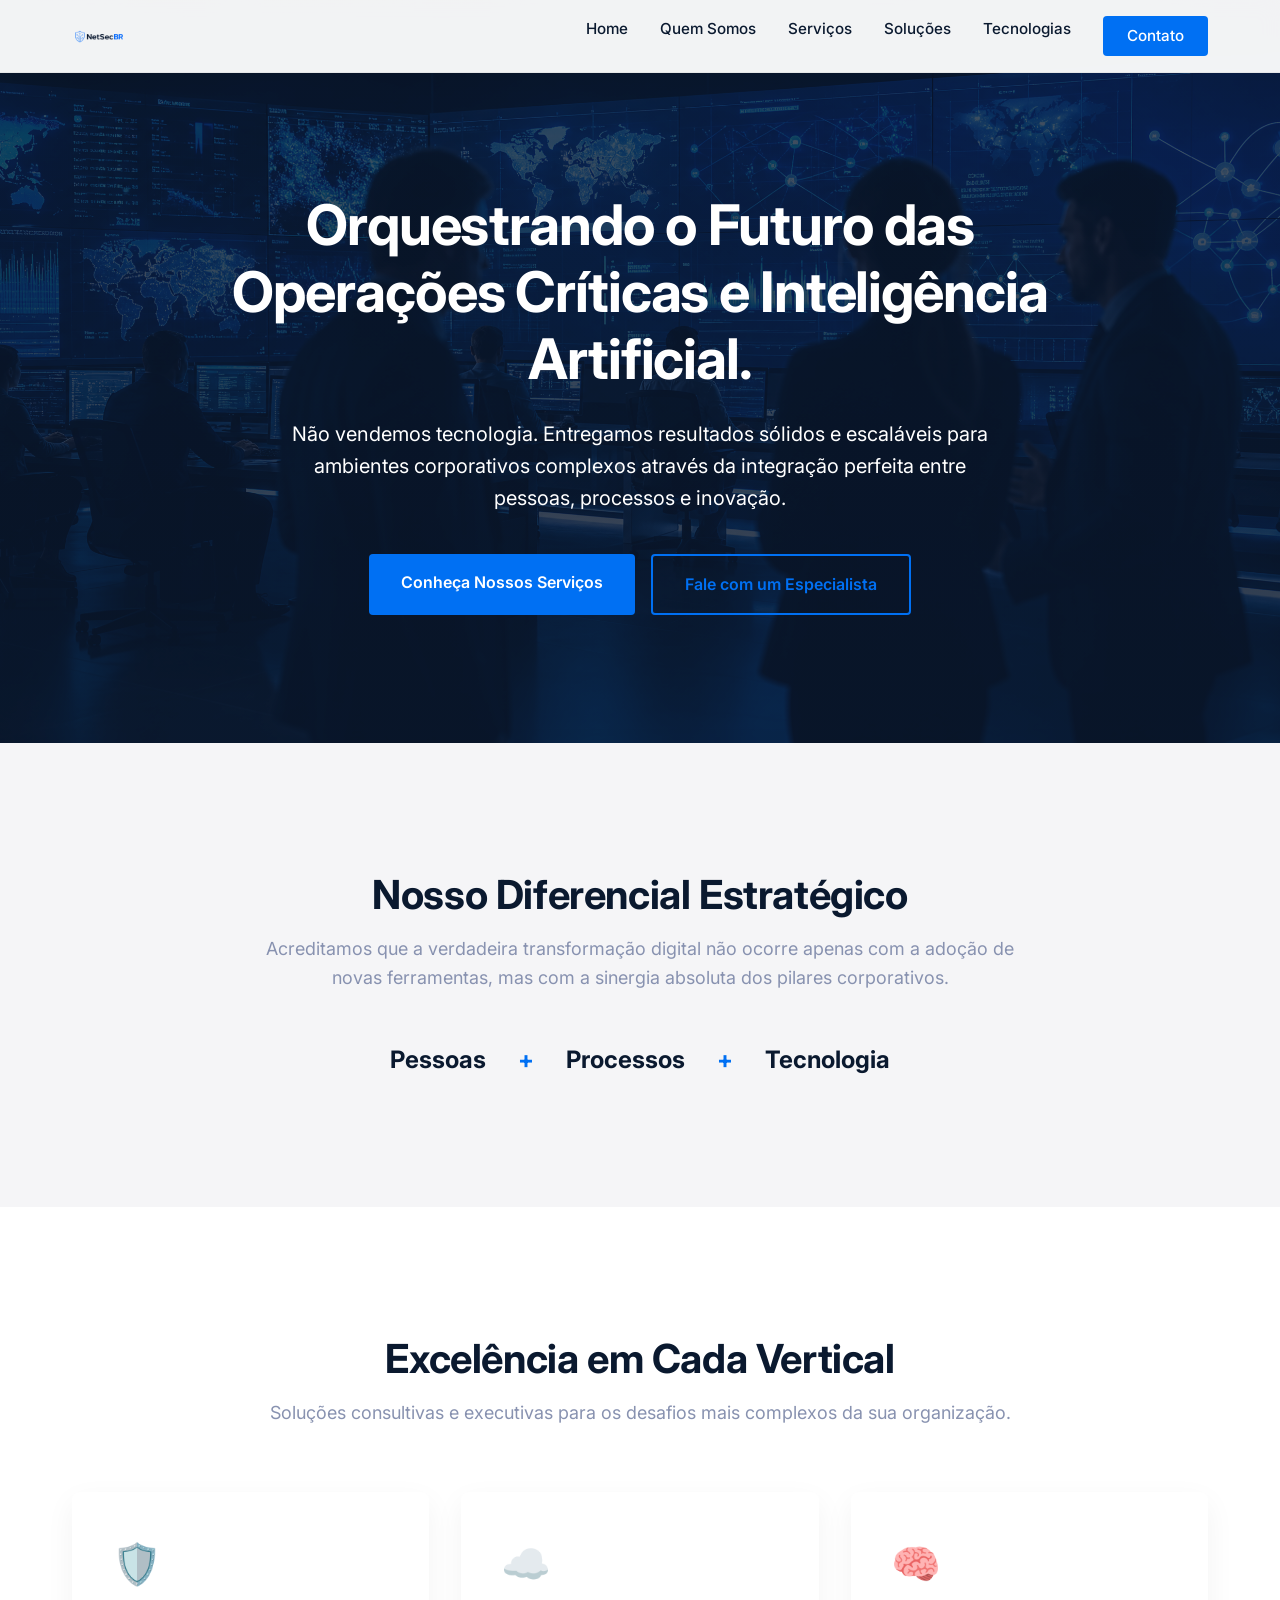
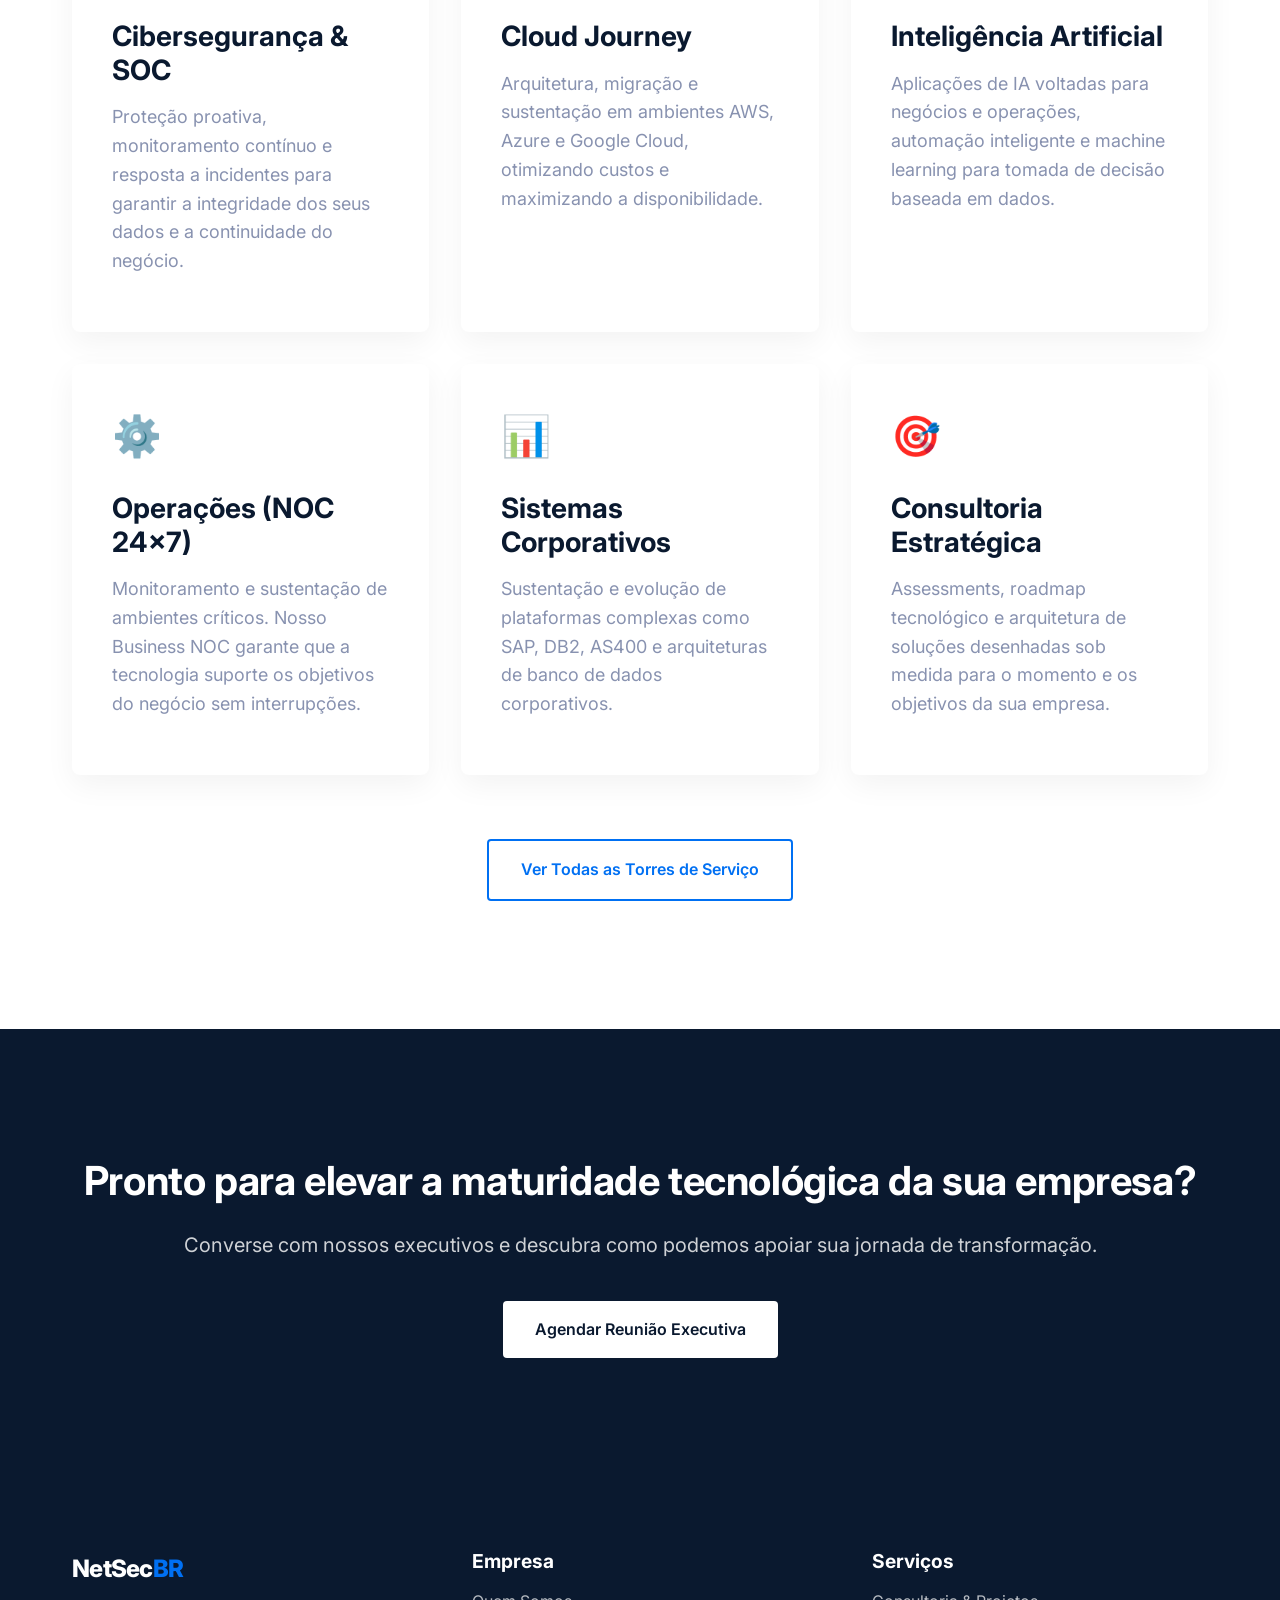
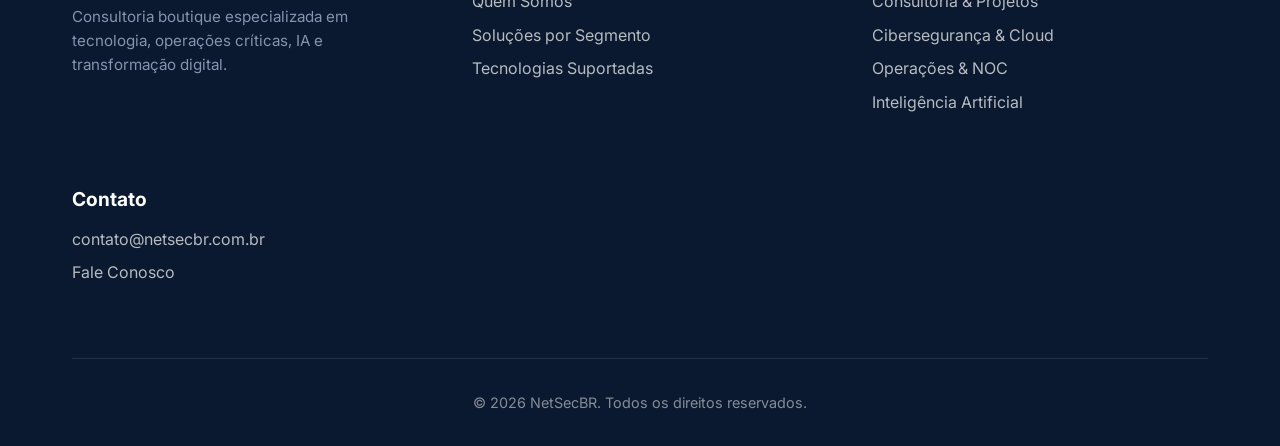
==== website/index.html @ 1014b611 "feat: Inicialização completa da identidade digital NetSecBR (Website, Assets, Documentação e Apresen" ====
<!DOCTYPE html>
<html lang="pt-BR">
<head>
    <meta charset="UTF-8">
    <meta name="viewport" content="width=device-width, initial-scale=1.0">
    <title>NetSecBR | Consultoria em Tecnologia, IA e Operações Críticas</title>
    <meta name="description" content="A NetSecBR é uma consultoria boutique especializada em tecnologia, operações críticas, inteligência artificial e transformação digital para médias e grandes empresas.">
    <meta name="keywords" content="Consultoria de TI, Operações críticas de TI, Transformação digital, Cibersegurança, Inteligência artificial">
    
    <!-- Google Fonts -->
    <link rel="preconnect" href="https://fonts.googleapis.com">
    <link rel="preconnect" href="https://fonts.gstatic.com" crossorigin>
    <link href="https://fonts.googleapis.com/css2?family=Inter:wght@400;500;600;700;800&display=swap" rel="stylesheet">
    
    <!-- CSS -->
    <link rel="stylesheet" href="../assets/css/style.css">
    
    <!-- Schema.org -->
    <script type="application/ld+json">
    {
      "@context": "https://schema.org",
      "@type": "Organization",
      "name": "NetSecBR",
      "url": "https://netsecbr.com.br",
      "logo": "https://netsecbr.com.br/assets/logos/logo.png",
      "description": "Consultoria boutique especializada em tecnologia, operações críticas, inteligência artificial e transformação digital."
    }
    </script>
    
    <style>
        /* Estilos específicos da Home */
        .hero {
            background: linear-gradient(rgba(10,25,47,0.75), rgba(10,25,47,0.85)), url('../assets/images/hero_banner.jpg') center/cover no-repeat;
            color: var(--color-white);
        }
        .hero h1, .hero p { color: var(--color-white); }
        .hero {
            padding: 12rem 0 8rem;
            text-align: center;
        }
        .hero h1 {
            max-width: 900px;
            margin: 0 auto 1.5rem;
        }
        .hero p {
            max-width: 700px;
            margin: 0 auto 2.5rem;
            font-size: 1.25rem;
        }
        .hero-btns {
            display: flex;
            gap: 1rem;
            justify-content: center;
        }
        
        .features-grid {
            display: grid;
            grid-template-columns: repeat(auto-fit, minmax(300px, 1fr));
            gap: 2rem;
            margin-top: 4rem;
        }
        .feature-card {
            background: var(--color-white);
            padding: 2.5rem;
            border-radius: 8px;
            box-shadow: 0 10px 30px rgba(0,0,0,0.05);
            transition: transform var(--transition-fast);
        }
        .feature-card:hover {
            transform: translateY(-5px);
        }
        .feature-icon {
            font-size: 2.5rem;
            color: var(--color-secondary);
            margin-bottom: 1.5rem;
        }
        
        .integration-section {
            text-align: center;
        }
        .integration-circle {
            display: flex;
            justify-content: center;
            align-items: center;
            gap: 2rem;
            margin-top: 3rem;
            font-size: 1.5rem;
            font-weight: 700;
            color: var(--color-primary);
        }
        .plus {
            color: var(--color-secondary);
        }
    </style>
</head>
<body>

    <!-- Header -->
    <header class="header">
        <div class="container nav-container">
            <a href="index.html" class="logo"><img src="../assets/logos/logo_netsecbr.png" alt="NetSecBR" style="height: 36px; vertical-align: middle;"></a>
            <nav>
                <ul class="nav-links">
                    <li><a href="index.html">Home</a></li>
                    <li><a href="sobre.html">Quem Somos</a></li>
                    <li><a href="servicos.html">Serviços</a></li>
                    <li><a href="solucoes.html">Soluções</a></li>
                    <li><a href="tecnologias.html">Tecnologias</a></li>
                    <li><a href="contato.html" class="btn btn-primary" style="padding: 0.5rem 1.5rem; color: white;">Contato</a></li>
                </ul>
            </nav>
        </div>
    </header>

    <!-- Hero Section -->
    <section class="hero">
        <div class="container">
            <h1>Orquestrando o Futuro das Operações Críticas e Inteligência Artificial.</h1>
            <p>Não vendemos tecnologia. Entregamos resultados sólidos e escaláveis para ambientes corporativos complexos através da integração perfeita entre pessoas, processos e inovação.</p>
            <div class="hero-btns">
                <a href="servicos.html" class="btn btn-primary">Conheça Nossos Serviços</a>
                <a href="contato.html" class="btn btn-outline">Fale com um Especialista</a>
            </div>
        </div>
    </section>

    <!-- Diferencial Section -->
    <section class="section section-light integration-section">
        <div class="container">
            <h2>Nosso Diferencial Estratégico</h2>
            <p style="max-width: 800px; margin: 0 auto;">Acreditamos que a verdadeira transformação digital não ocorre apenas com a adoção de novas ferramentas, mas com a sinergia absoluta dos pilares corporativos.</p>
            
            <div class="integration-circle">
                <span>Pessoas</span>
                <span class="plus">+</span>
                <span>Processos</span>
                <span class="plus">+</span>
                <span>Tecnologia</span>
            </div>
        </div>
    </section>

    <!-- Serviços Overview Section -->
    <section class="section">
        <div class="container">
            <div style="text-align: center; margin-bottom: 3rem;">
                <h2>Excelência em Cada Vertical</h2>
                <p>Soluções consultivas e executivas para os desafios mais complexos da sua organização.</p>
            </div>
            
            <div class="features-grid">
                <div class="feature-card">
                    <div class="feature-icon">🛡️</div>
                    <h3>Cibersegurança & SOC</h3>
                    <p>Proteção proativa, monitoramento contínuo e resposta a incidentes para garantir a integridade dos seus dados e a continuidade do negócio.</p>
                </div>
                <div class="feature-card">
                    <div class="feature-icon">☁️</div>
                    <h3>Cloud Journey</h3>
                    <p>Arquitetura, migração e sustentação em ambientes AWS, Azure e Google Cloud, otimizando custos e maximizando a disponibilidade.</p>
                </div>
                <div class="feature-card">
                    <div class="feature-icon">🧠</div>
                    <h3>Inteligência Artificial</h3>
                    <p>Aplicações de IA voltadas para negócios e operações, automação inteligente e machine learning para tomada de decisão baseada em dados.</p>
                </div>
                <div class="feature-card">
                    <div class="feature-icon">⚙️</div>
                    <h3>Operações (NOC 24x7)</h3>
                    <p>Monitoramento e sustentação de ambientes críticos. Nosso Business NOC garante que a tecnologia suporte os objetivos do negócio sem interrupções.</p>
                </div>
                <div class="feature-card">
                    <div class="feature-icon">📊</div>
                    <h3>Sistemas Corporativos</h3>
                    <p>Sustentação e evolução de plataformas complexas como SAP, DB2, AS400 e arquiteturas de banco de dados corporativos.</p>
                </div>
                <div class="feature-card">
                    <div class="feature-icon">🎯</div>
                    <h3>Consultoria Estratégica</h3>
                    <p>Assessments, roadmap tecnológico e arquitetura de soluções desenhadas sob medida para o momento e os objetivos da sua empresa.</p>
                </div>
            </div>
            
            <div style="text-align: center; margin-top: 4rem;">
                <a href="servicos.html" class="btn btn-outline">Ver Todas as Torres de Serviço</a>
            </div>
        </div>
    </section>

    <!-- CTA Section -->
    <section class="section section-dark" style="text-align: center;">
        <div class="container">
            <h2 style="margin-bottom: 1.5rem;">Pronto para elevar a maturidade tecnológica da sua empresa?</h2>
            <p style="margin-bottom: 2.5rem; font-size: 1.25rem;">Converse com nossos executivos e descubra como podemos apoiar sua jornada de transformação.</p>
            <a href="contato.html" class="btn btn-primary" style="background-color: var(--color-white); color: var(--color-primary);">Agendar Reunião Executiva</a>
        </div>
    </section>

    <!-- Footer -->
    <footer class="footer">
        <div class="container">
            <div class="footer-grid">
                <div class="footer-col">
                    <a href="index.html" class="logo" style="color: white;">NetSec<span style="color: var(--color-secondary);">BR</span></a>
                    <p style="margin-top: 1rem; font-size: 0.95rem;">Consultoria boutique especializada em tecnologia, operações críticas, IA e transformação digital.</p>
                </div>
                <div class="footer-col">
                    <h4>Empresa</h4>
                    <ul>
                        <li><a href="sobre.html">Quem Somos</a></li>
                        <li><a href="solucoes.html">Soluções por Segmento</a></li>
                        <li><a href="tecnologias.html">Tecnologias Suportadas</a></li>
                    </ul>
                </div>
                <div class="footer-col">
                    <h4>Serviços</h4>
                    <ul>
                        <li><a href="servicos.html">Consultoria & Projetos</a></li>
                        <li><a href="servicos.html">Cibersegurança & Cloud</a></li>
                        <li><a href="servicos.html">Operações & NOC</a></li>
                        <li><a href="servicos.html">Inteligência Artificial</a></li>
                    </ul>
                </div>
                <div class="footer-col">
                    <h4>Contato</h4>
                    <ul>
                        <li><a href="mailto:contato@netsecbr.com.br">contato@netsecbr.com.br</a></li>
                        <li><a href="contato.html">Fale Conosco</a></li>
                    </ul>
                </div>
            </div>
            <div class="footer-bottom">
                &copy; 2026 NetSecBR. Todos os direitos reservados.
            </div>
        </div>
    </footer>

</body>
</html>
---- assets/css/style.css ----
/* ==========================================================================
   NetSecBR - Estilos Globais
   ========================================================================== */

:root {
    /* Paleta de Cores */
    --color-primary: #0A192F; /* Azul Escuro */
    --color-secondary: #0070F3; /* Azul Tecnológico */
    --color-white: #FFFFFF;
    --color-light-gray: #F5F5F7;
    --color-gray: #8892B0;
    --color-dark-gray: #1D1D1F;
    
    /* Tipografia */
    --font-primary: 'Inter', -apple-system, BlinkMacSystemFont, "Segoe UI", Roboto, Helvetica, Arial, sans-serif;
    
    /* Espaçamentos */
    --spacing-xs: 0.5rem;
    --spacing-sm: 1rem;
    --spacing-md: 2rem;
    --spacing-lg: 4rem;
    --spacing-xl: 8rem;
    
    /* Transições */
    --transition-fast: 0.2s ease;
}

* {
    margin: 0;
    padding: 0;
    box-sizing: border-box;
}

body {
    font-family: var(--font-primary);
    color: var(--color-dark-gray);
    background-color: var(--color-white);
    line-height: 1.6;
    -webkit-font-smoothing: antialiased;
}

/* ==========================================================================
   Tipografia
   ========================================================================== */

h1, h2, h3, h4, h5, h6 {
    color: var(--color-primary);
    font-weight: 700;
    line-height: 1.2;
    margin-bottom: var(--spacing-sm);
}

h1 { font-size: 3.5rem; letter-spacing: -0.02em; }
h2 { font-size: 2.5rem; letter-spacing: -0.01em; }
h3 { font-size: 1.75rem; }

p {
    margin-bottom: var(--spacing-sm);
    color: var(--color-gray);
    font-size: 1.125rem;
}

a {
    color: var(--color-secondary);
    text-decoration: none;
    transition: color var(--transition-fast);
}

a:hover {
    color: var(--color-primary);
}

/* ==========================================================================
   Layout & Componentes
   ========================================================================== */

.container {
    width: 100%;
    max-width: 1200px;
    margin: 0 auto;
    padding: 0 var(--spacing-md);
}

.section {
    padding: var(--spacing-xl) 0;
}

.section-light {
    background-color: var(--color-light-gray);
}

.section-dark {
    background-color: var(--color-primary);
    color: var(--color-white);
}

.section-dark h2, 
.section-dark h3, 
.section-dark p {
    color: var(--color-white);
}

.section-dark p {
    opacity: 0.8;
}

/* Botões */
.btn {
    display: inline-block;
    padding: 1rem 2rem;
    font-weight: 600;
    border-radius: 4px;
    transition: all var(--transition-fast);
    cursor: pointer;
    border: none;
    font-size: 1rem;
}

.btn-primary {
    background-color: var(--color-secondary);
    color: var(--color-white);
}

.btn-primary:hover {
    background-color: var(--color-primary);
    color: var(--color-white);
    transform: translateY(-2px);
    box-shadow: 0 4px 12px rgba(0, 112, 243, 0.3);
}

.btn-outline {
    background-color: transparent;
    color: var(--color-secondary);
    border: 2px solid var(--color-secondary);
}

.btn-outline:hover {
    background-color: var(--color-secondary);
    color: var(--color-white);
}

/* ==========================================================================
   Navegação
   ========================================================================== */

.header {
    position: fixed;
    top: 0;
    left: 0;
    width: 100%;
    background-color: rgba(255, 255, 255, 0.95);
    backdrop-filter: blur(10px);
    z-index: 1000;
    border-bottom: 1px solid rgba(0,0,0,0.05);
    padding: var(--spacing-sm) 0;
}

.nav-container {
    display: flex;
    justify-content: space-between;
    align-items: center;
}

.logo {
    font-size: 1.5rem;
    font-weight: 800;
    color: var(--color-primary);
    letter-spacing: -0.03em;
}

.logo span {
    color: var(--color-secondary);
}

.nav-links {
    display: flex;
    gap: var(--spacing-md);
    list-style: none;
}

.nav-links a {
    color: var(--color-primary);
    font-weight: 500;
    font-size: 0.95rem;
}

.nav-links a:hover {
    color: var(--color-secondary);
}

/* ==========================================================================
   Footer
   ========================================================================== */

.footer {
    background-color: var(--color-primary);
    color: var(--color-white);
    padding: var(--spacing-lg) 0 var(--spacing-md);
}

.footer-grid {
    display: grid;
    grid-template-columns: repeat(auto-fit, minmax(250px, 1fr));
    gap: var(--spacing-lg);
    margin-bottom: var(--spacing-lg);
}

.footer-col h4 {
    color: var(--color-white);
    margin-bottom: var(--spacing-sm);
    font-size: 1.2rem;
}

.footer-col ul {
    list-style: none;
}

.footer-col ul li {
    margin-bottom: 0.5rem;
}

.footer-col ul a {
    color: rgba(255,255,255,0.7);
}

.footer-col ul a:hover {
    color: var(--color-white);
}

.footer-bottom {
    text-align: center;
    padding-top: var(--spacing-md);
    border-top: 1px solid rgba(255,255,255,0.1);
    color: rgba(255,255,255,0.5);
    font-size: 0.9rem;
}

/* ==========================================================================
   Responsividade
   ========================================================================== */

@media (max-width: 768px) {
    h1 { font-size: 2.5rem; }
    h2 { font-size: 2rem; }
    
    .nav-links {
        display: none; /* Em um projeto real, aqui entraria o menu hamburger */
    }
    
    .section {
        padding: var(--spacing-lg) 0;
    }
}
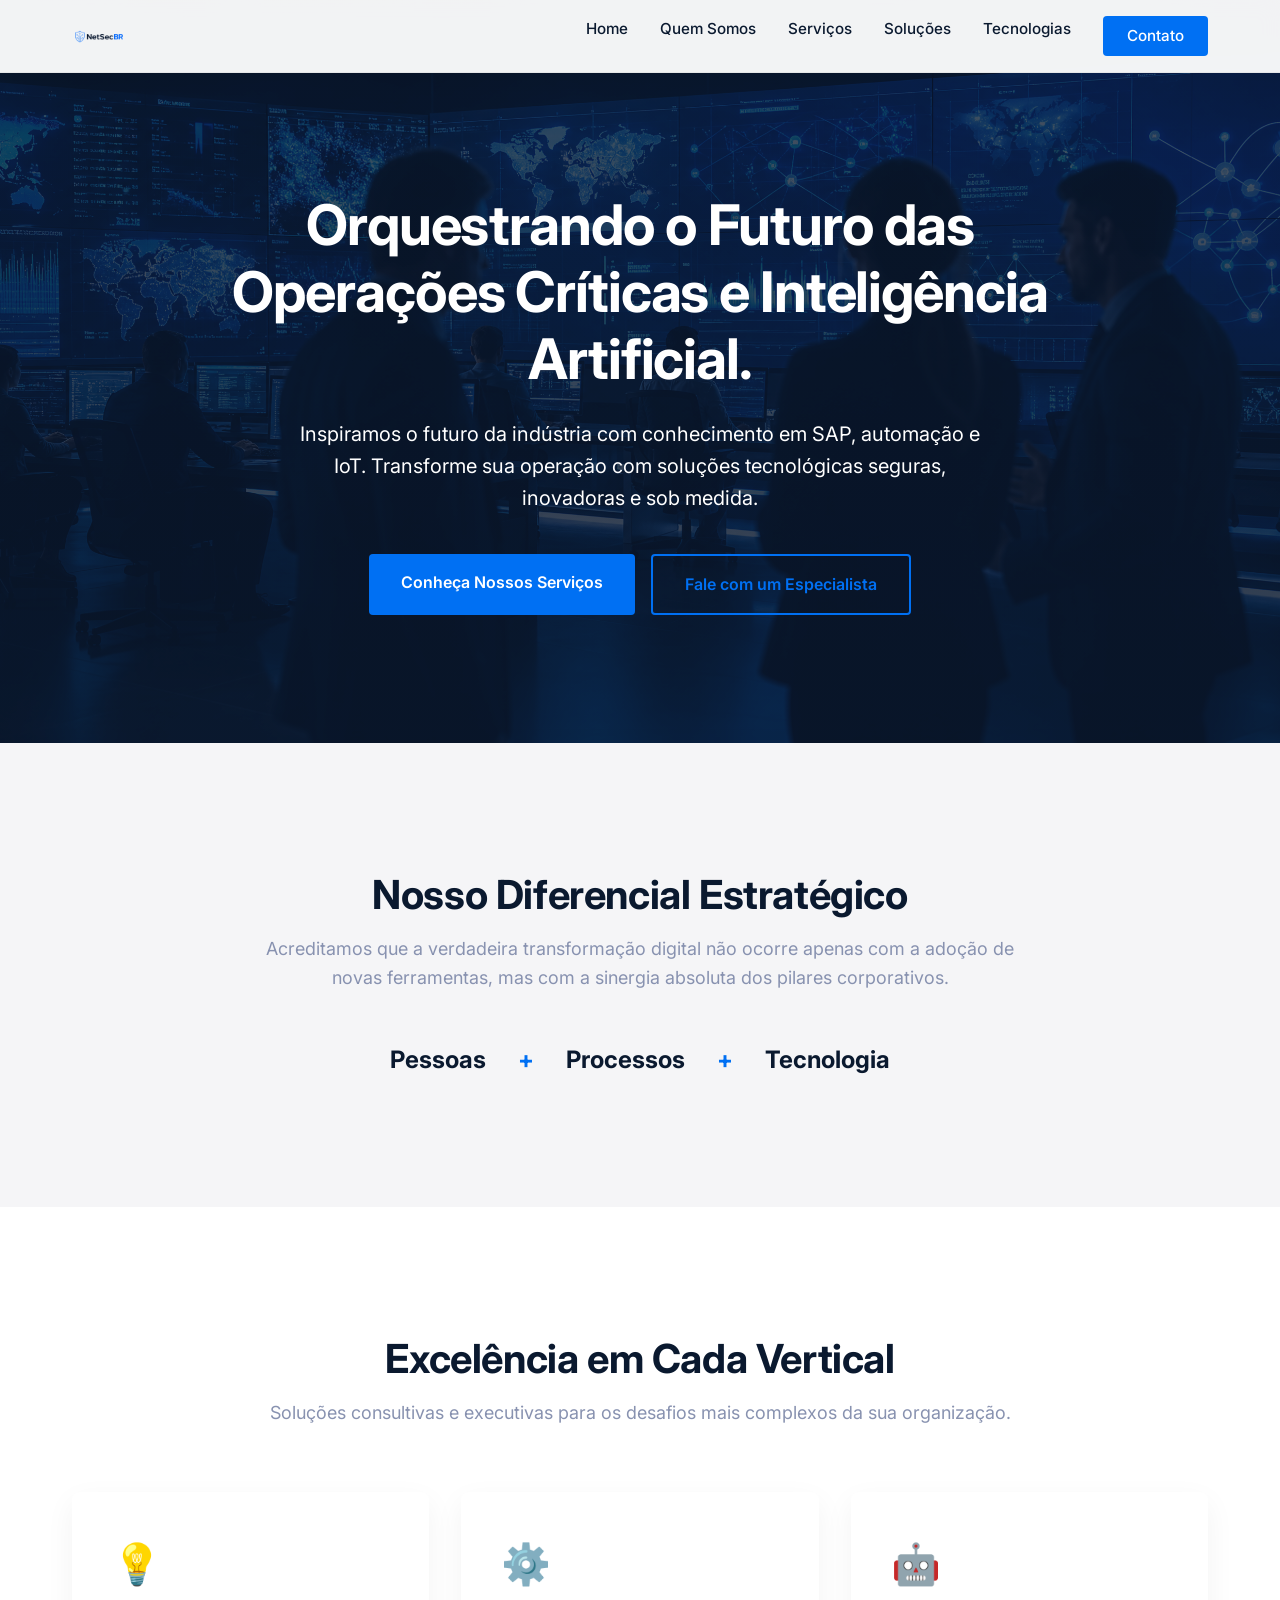
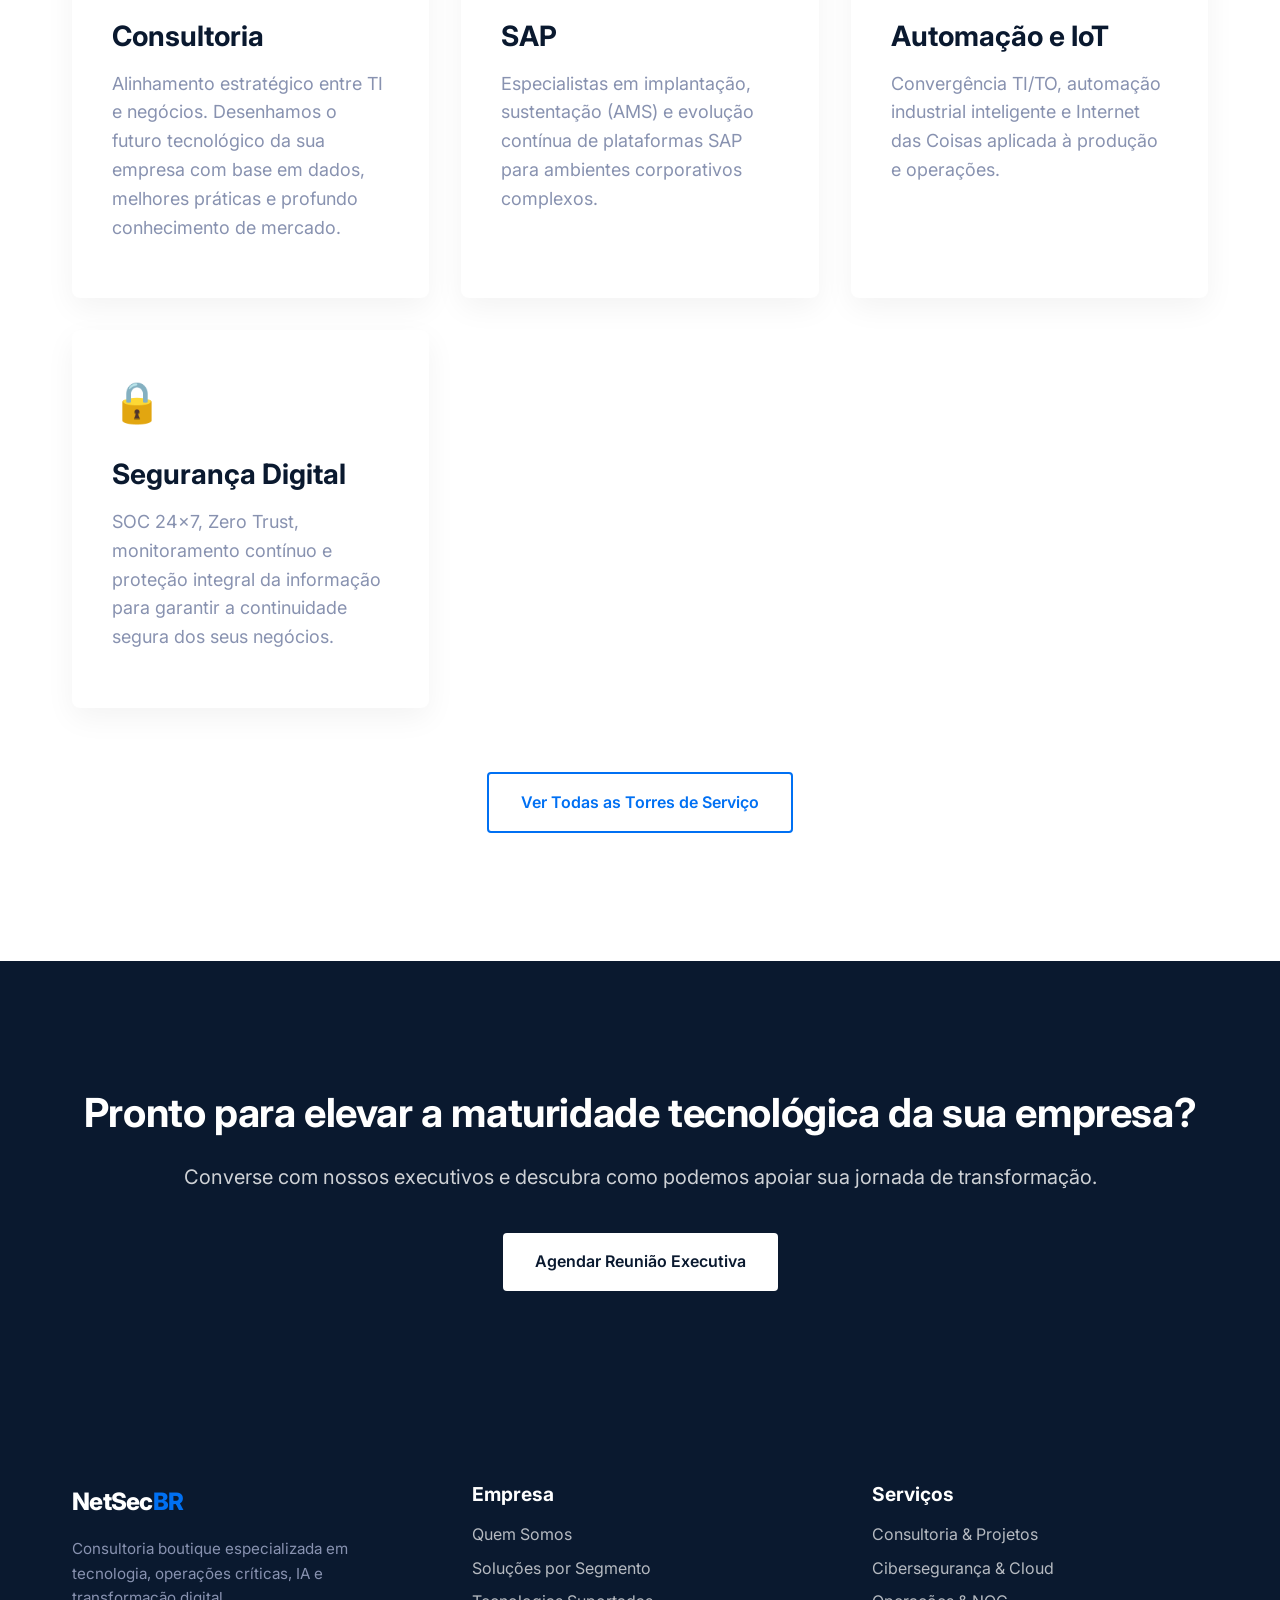
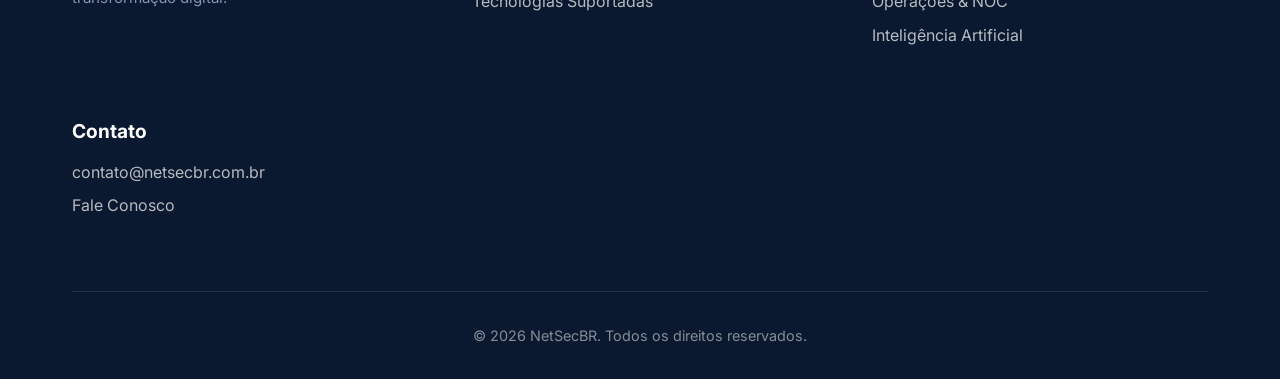
==== commit d6f026de: "feat: Atualizar homepage com tagline e serviços do site atual" ====
--- a/website/index.html
+++ b/website/index.html
@@ -116,7 +116,7 @@
     <section class="hero">
         <div class="container">
             <h1>Orquestrando o Futuro das Operações Críticas e Inteligência Artificial.</h1>
-            <p>Não vendemos tecnologia. Entregamos resultados sólidos e escaláveis para ambientes corporativos complexos através da integração perfeita entre pessoas, processos e inovação.</p>
+            <p>Inspiramos o futuro da indústria com conhecimento em SAP, automação e IoT. Transforme sua operação com soluções tecnológicas seguras, inovadoras e sob medida.</p>
             <div class="hero-btns">
                 <a href="servicos.html" class="btn btn-primary">Conheça Nossos Serviços</a>
                 <a href="contato.html" class="btn btn-outline">Fale com um Especialista</a>
@@ -150,34 +150,24 @@
             
             <div class="features-grid">
                 <div class="feature-card">
-                    <div class="feature-icon">🛡️</div>
-                    <h3>Cibersegurança & SOC</h3>
-                    <p>Proteção proativa, monitoramento contínuo e resposta a incidentes para garantir a integridade dos seus dados e a continuidade do negócio.</p>
-                </div>
-                <div class="feature-card">
-                    <div class="feature-icon">☁️</div>
-                    <h3>Cloud Journey</h3>
-                    <p>Arquitetura, migração e sustentação em ambientes AWS, Azure e Google Cloud, otimizando custos e maximizando a disponibilidade.</p>
-                </div>
-                <div class="feature-card">
-                    <div class="feature-icon">🧠</div>
-                    <h3>Inteligência Artificial</h3>
-                    <p>Aplicações de IA voltadas para negócios e operações, automação inteligente e machine learning para tomada de decisão baseada em dados.</p>
+                    <div class="feature-icon">💡</div>
+                    <h3>Consultoria</h3>
+                    <p>Alinhamento estratégico entre TI e negócios. Desenhamos o futuro tecnológico da sua empresa com base em dados, melhores práticas e profundo conhecimento de mercado.</p>
                 </div>
                 <div class="feature-card">
                     <div class="feature-icon">⚙️</div>
-                    <h3>Operações (NOC 24x7)</h3>
-                    <p>Monitoramento e sustentação de ambientes críticos. Nosso Business NOC garante que a tecnologia suporte os objetivos do negócio sem interrupções.</p>
-                </div>
-                <div class="feature-card">
-                    <div class="feature-icon">📊</div>
-                    <h3>Sistemas Corporativos</h3>
-                    <p>Sustentação e evolução de plataformas complexas como SAP, DB2, AS400 e arquiteturas de banco de dados corporativos.</p>
-                </div>
-                <div class="feature-card">
-                    <div class="feature-icon">🎯</div>
-                    <h3>Consultoria Estratégica</h3>
-                    <p>Assessments, roadmap tecnológico e arquitetura de soluções desenhadas sob medida para o momento e os objetivos da sua empresa.</p>
+                    <h3>SAP</h3>
+                    <p>Especialistas em implantação, sustentação (AMS) e evolução contínua de plataformas SAP para ambientes corporativos complexos.</p>
+                </div>
+                <div class="feature-card">
+                    <div class="feature-icon">🤖</div>
+                    <h3>Automação e IoT</h3>
+                    <p>Convergência TI/TO, automação industrial inteligente e Internet das Coisas aplicada à produção e operações.</p>
+                </div>
+                <div class="feature-card">
+                    <div class="feature-icon">🔒</div>
+                    <h3>Segurança Digital</h3>
+                    <p>SOC 24x7, Zero Trust, monitoramento contínuo e proteção integral da informação para garantir a continuidade segura dos seus negócios.</p>
                 </div>
             </div>
             
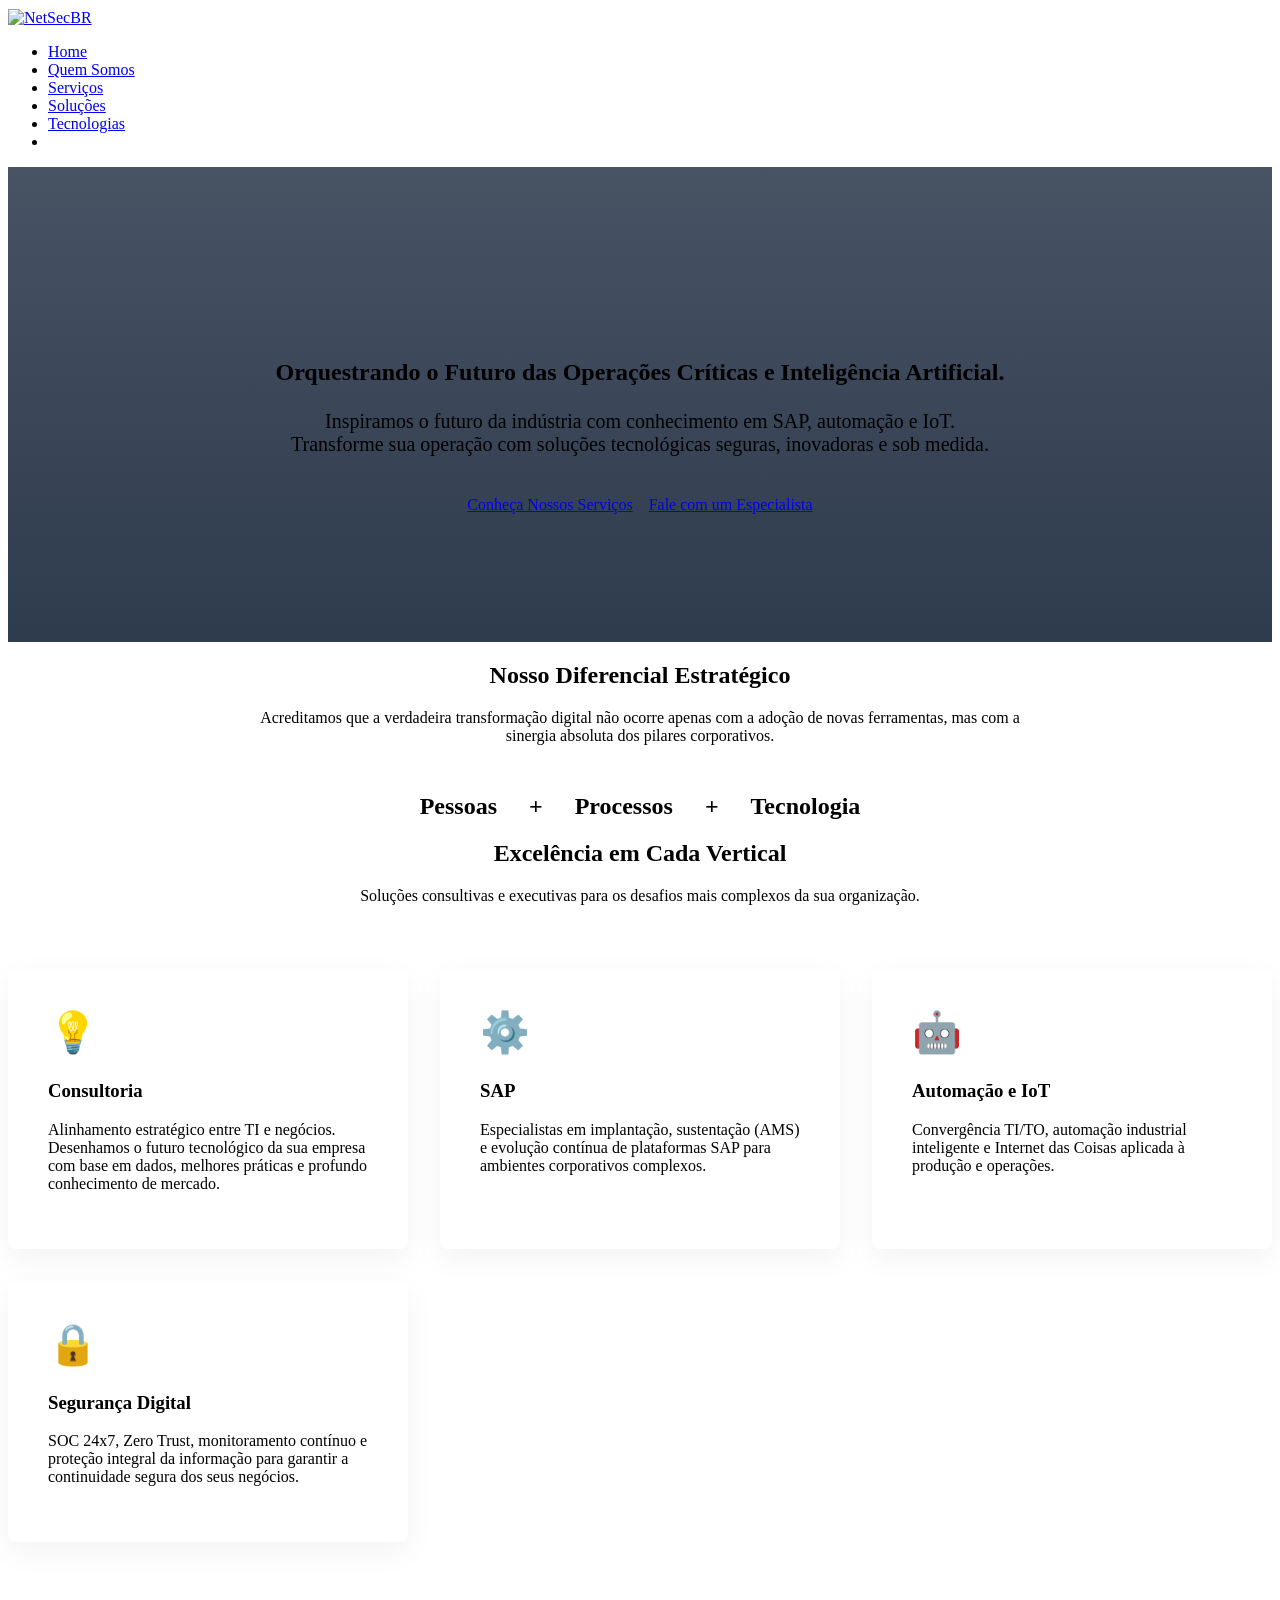
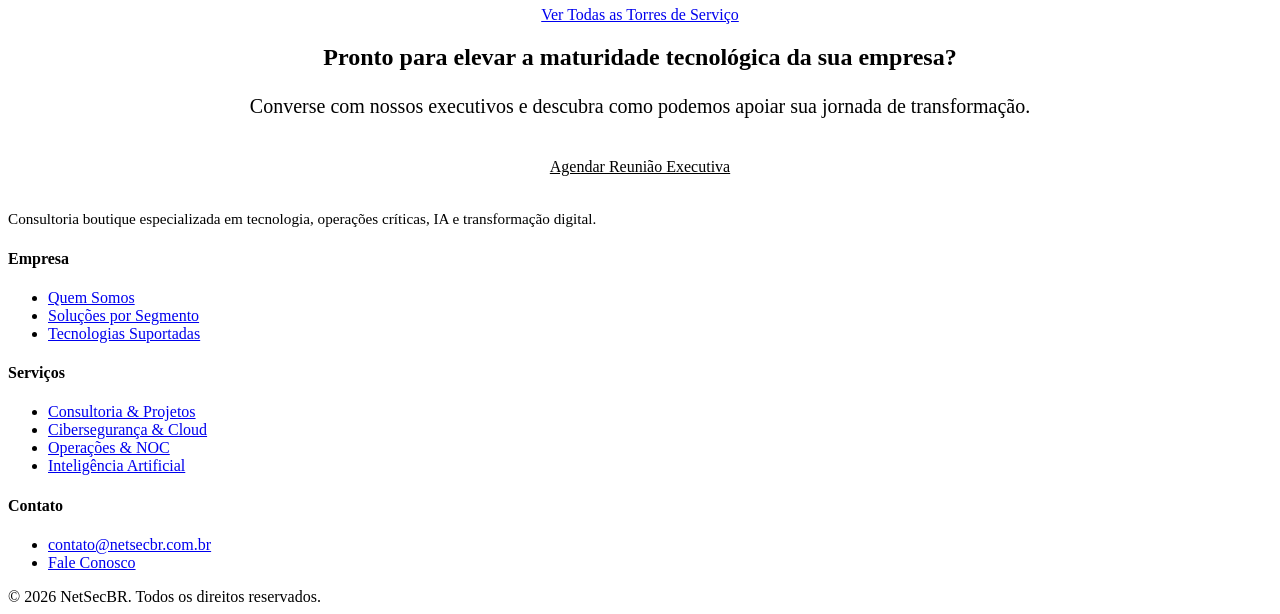
==== commit 5d32b121: "fix: Corrigir caminhos relativos dos assets para GitHub Pages" ====
--- a/website/index.html
+++ b/website/index.html
@@ -13,7 +13,7 @@
     <link href="https://fonts.googleapis.com/css2?family=Inter:wght@400;500;600;700;800&display=swap" rel="stylesheet">
     
     <!-- CSS -->
-    <link rel="stylesheet" href="../assets/css/style.css">
+    <link rel="stylesheet" href="assets/css/style.css">
     
     <!-- Schema.org -->
     <script type="application/ld+json">
@@ -30,7 +30,7 @@
     <style>
         /* Estilos específicos da Home */
         .hero {
-            background: linear-gradient(rgba(10,25,47,0.75), rgba(10,25,47,0.85)), url('../assets/images/hero_banner.jpg') center/cover no-repeat;
+            background: linear-gradient(rgba(10,25,47,0.75), rgba(10,25,47,0.85)), url('assets/images/hero_banner.jpg') center/cover no-repeat;
             color: var(--color-white);
         }
         .hero h1, .hero p { color: var(--color-white); }
@@ -98,7 +98,7 @@
     <!-- Header -->
     <header class="header">
         <div class="container nav-container">
-            <a href="index.html" class="logo"><img src="../assets/logos/logo_netsecbr.png" alt="NetSecBR" style="height: 36px; vertical-align: middle;"></a>
+            <a href="index.html" class="logo"><img src="assets/logos/logo_netsecbr.png" alt="NetSecBR" style="height: 36px; vertical-align: middle;"></a>
             <nav>
                 <ul class="nav-links">
                     <li><a href="index.html">Home</a></li>
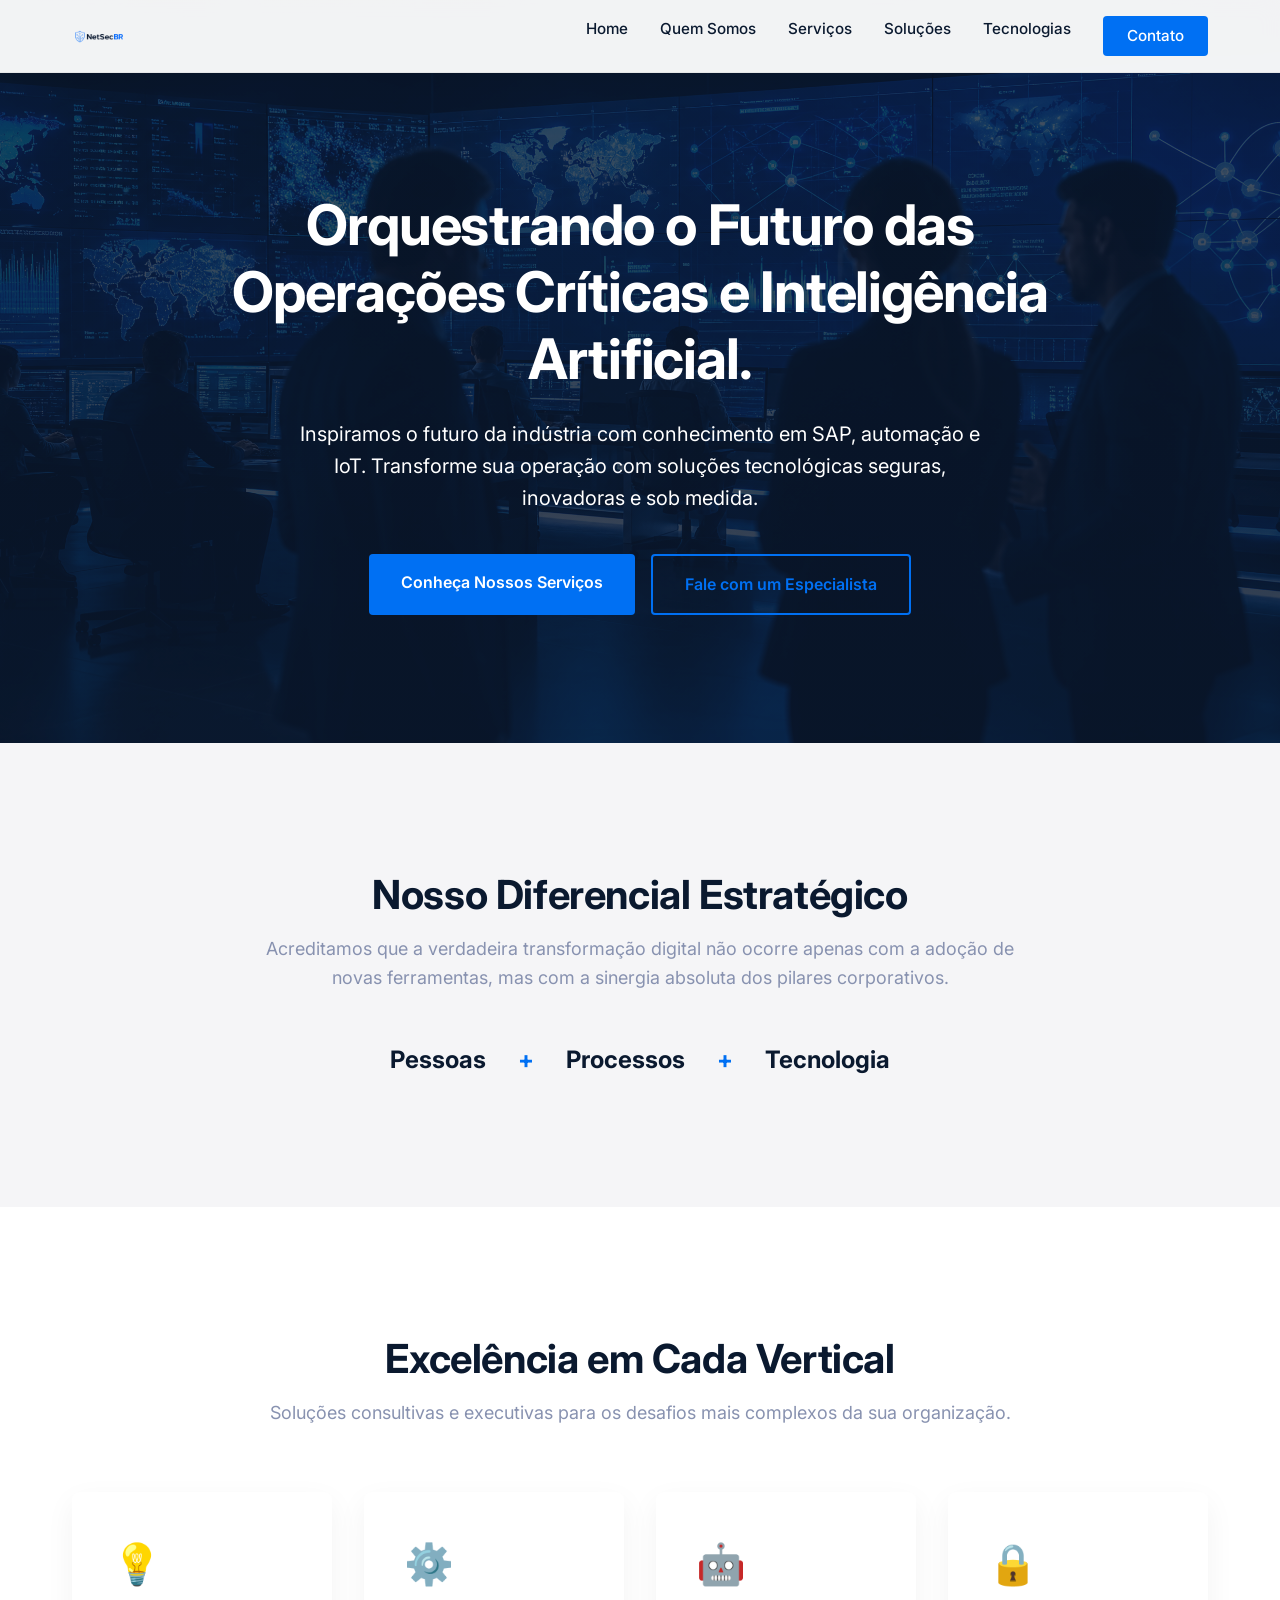
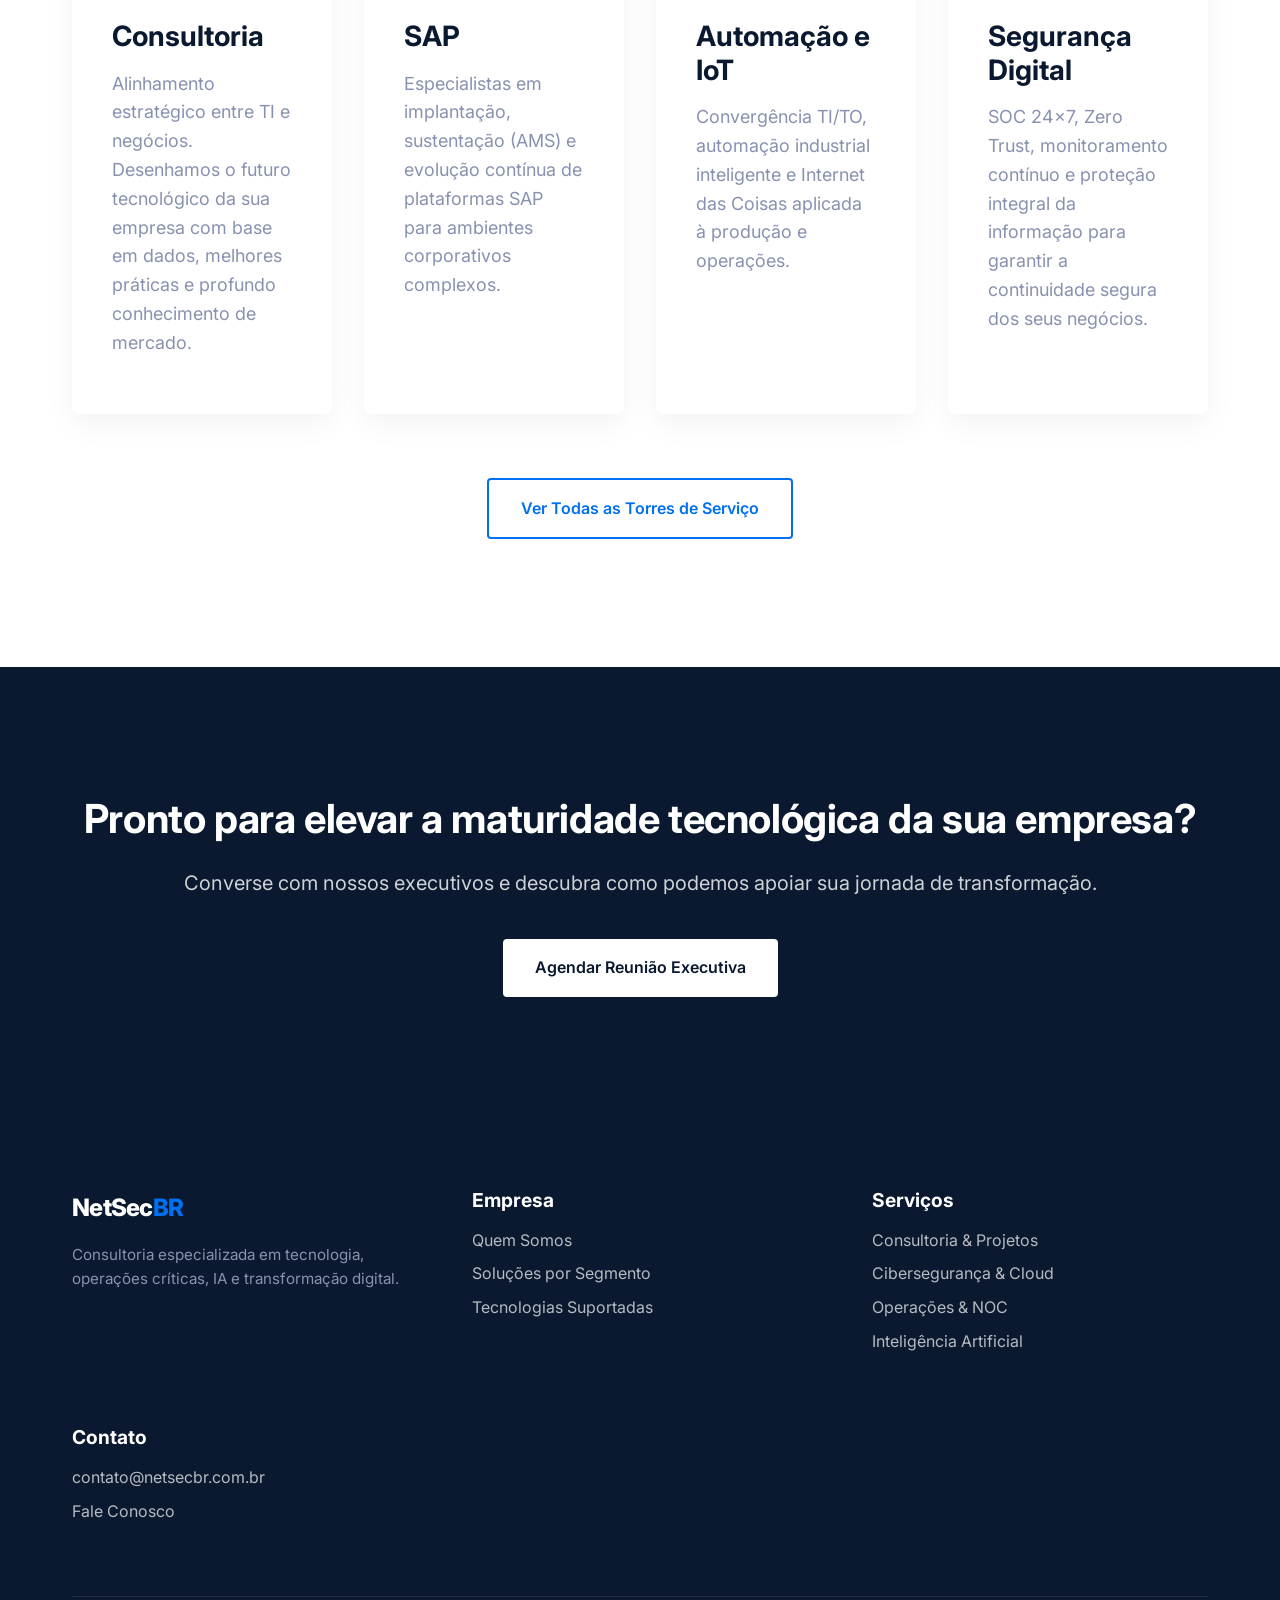
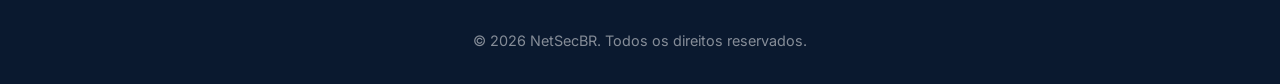
==== commit e9e9f172: "style: Ajustar grid para 4 colunas lado a lado e remover 'boutique'" ====
--- a/website/index.html
+++ b/website/index.html
@@ -23,7 +23,7 @@
       "name": "NetSecBR",
       "url": "https://netsecbr.com.br",
       "logo": "https://netsecbr.com.br/assets/logos/logo.png",
-      "description": "Consultoria boutique especializada em tecnologia, operações críticas, inteligência artificial e transformação digital."
+      "description": "Consultoria especializada em tecnologia, operações críticas, inteligência artificial e transformação digital."
     }
     </script>
     
@@ -55,9 +55,19 @@
         
         .features-grid {
             display: grid;
-            grid-template-columns: repeat(auto-fit, minmax(300px, 1fr));
+            grid-template-columns: repeat(4, 1fr);
             gap: 2rem;
             margin-top: 4rem;
+        }
+        @media (max-width: 1200px) {
+            .features-grid {
+                grid-template-columns: repeat(2, 1fr);
+            }
+        }
+        @media (max-width: 768px) {
+            .features-grid {
+                grid-template-columns: 1fr;
+            }
         }
         .feature-card {
             background: var(--color-white);
@@ -192,7 +202,7 @@
             <div class="footer-grid">
                 <div class="footer-col">
                     <a href="index.html" class="logo" style="color: white;">NetSec<span style="color: var(--color-secondary);">BR</span></a>
-                    <p style="margin-top: 1rem; font-size: 0.95rem;">Consultoria boutique especializada em tecnologia, operações críticas, IA e transformação digital.</p>
+                    <p style="margin-top: 1rem; font-size: 0.95rem;">Consultoria especializada em tecnologia, operações críticas, IA e transformação digital.</p>
                 </div>
                 <div class="footer-col">
                     <h4>Empresa</h4>
--- a/website/assets/css/style.css
+++ b/website/assets/css/style.css
@@ -0,0 +1,253 @@
+/* ==========================================================================
+   NetSecBR - Estilos Globais
+   ========================================================================== */
+
+:root {
+    /* Paleta de Cores */
+    --color-primary: #0A192F; /* Azul Escuro */
+    --color-secondary: #0070F3; /* Azul Tecnológico */
+    --color-white: #FFFFFF;
+    --color-light-gray: #F5F5F7;
+    --color-gray: #8892B0;
+    --color-dark-gray: #1D1D1F;
+    
+    /* Tipografia */
+    --font-primary: 'Inter', -apple-system, BlinkMacSystemFont, "Segoe UI", Roboto, Helvetica, Arial, sans-serif;
+    
+    /* Espaçamentos */
+    --spacing-xs: 0.5rem;
+    --spacing-sm: 1rem;
+    --spacing-md: 2rem;
+    --spacing-lg: 4rem;
+    --spacing-xl: 8rem;
+    
+    /* Transições */
+    --transition-fast: 0.2s ease;
+}
+
+* {
+    margin: 0;
+    padding: 0;
+    box-sizing: border-box;
+}
+
+body {
+    font-family: var(--font-primary);
+    color: var(--color-dark-gray);
+    background-color: var(--color-white);
+    line-height: 1.6;
+    -webkit-font-smoothing: antialiased;
+}
+
+/* ==========================================================================
+   Tipografia
+   ========================================================================== */
+
+h1, h2, h3, h4, h5, h6 {
+    color: var(--color-primary);
+    font-weight: 700;
+    line-height: 1.2;
+    margin-bottom: var(--spacing-sm);
+}
+
+h1 { font-size: 3.5rem; letter-spacing: -0.02em; }
+h2 { font-size: 2.5rem; letter-spacing: -0.01em; }
+h3 { font-size: 1.75rem; }
+
+p {
+    margin-bottom: var(--spacing-sm);
+    color: var(--color-gray);
+    font-size: 1.125rem;
+}
+
+a {
+    color: var(--color-secondary);
+    text-decoration: none;
+    transition: color var(--transition-fast);
+}
+
+a:hover {
+    color: var(--color-primary);
+}
+
+/* ==========================================================================
+   Layout & Componentes
+   ========================================================================== */
+
+.container {
+    width: 100%;
+    max-width: 1200px;
+    margin: 0 auto;
+    padding: 0 var(--spacing-md);
+}
+
+.section {
+    padding: var(--spacing-xl) 0;
+}
+
+.section-light {
+    background-color: var(--color-light-gray);
+}
+
+.section-dark {
+    background-color: var(--color-primary);
+    color: var(--color-white);
+}
+
+.section-dark h2, 
+.section-dark h3, 
+.section-dark p {
+    color: var(--color-white);
+}
+
+.section-dark p {
+    opacity: 0.8;
+}
+
+/* Botões */
+.btn {
+    display: inline-block;
+    padding: 1rem 2rem;
+    font-weight: 600;
+    border-radius: 4px;
+    transition: all var(--transition-fast);
+    cursor: pointer;
+    border: none;
+    font-size: 1rem;
+}
+
+.btn-primary {
+    background-color: var(--color-secondary);
+    color: var(--color-white);
+}
+
+.btn-primary:hover {
+    background-color: var(--color-primary);
+    color: var(--color-white);
+    transform: translateY(-2px);
+    box-shadow: 0 4px 12px rgba(0, 112, 243, 0.3);
+}
+
+.btn-outline {
+    background-color: transparent;
+    color: var(--color-secondary);
+    border: 2px solid var(--color-secondary);
+}
+
+.btn-outline:hover {
+    background-color: var(--color-secondary);
+    color: var(--color-white);
+}
+
+/* ==========================================================================
+   Navegação
+   ========================================================================== */
+
+.header {
+    position: fixed;
+    top: 0;
+    left: 0;
+    width: 100%;
+    background-color: rgba(255, 255, 255, 0.95);
+    backdrop-filter: blur(10px);
+    z-index: 1000;
+    border-bottom: 1px solid rgba(0,0,0,0.05);
+    padding: var(--spacing-sm) 0;
+}
+
+.nav-container {
+    display: flex;
+    justify-content: space-between;
+    align-items: center;
+}
+
+.logo {
+    font-size: 1.5rem;
+    font-weight: 800;
+    color: var(--color-primary);
+    letter-spacing: -0.03em;
+}
+
+.logo span {
+    color: var(--color-secondary);
+}
+
+.nav-links {
+    display: flex;
+    gap: var(--spacing-md);
+    list-style: none;
+}
+
+.nav-links a {
+    color: var(--color-primary);
+    font-weight: 500;
+    font-size: 0.95rem;
+}
+
+.nav-links a:hover {
+    color: var(--color-secondary);
+}
+
+/* ==========================================================================
+   Footer
+   ========================================================================== */
+
+.footer {
+    background-color: var(--color-primary);
+    color: var(--color-white);
+    padding: var(--spacing-lg) 0 var(--spacing-md);
+}
+
+.footer-grid {
+    display: grid;
+    grid-template-columns: repeat(auto-fit, minmax(250px, 1fr));
+    gap: var(--spacing-lg);
+    margin-bottom: var(--spacing-lg);
+}
+
+.footer-col h4 {
+    color: var(--color-white);
+    margin-bottom: var(--spacing-sm);
+    font-size: 1.2rem;
+}
+
+.footer-col ul {
+    list-style: none;
+}
+
+.footer-col ul li {
+    margin-bottom: 0.5rem;
+}
+
+.footer-col ul a {
+    color: rgba(255,255,255,0.7);
+}
+
+.footer-col ul a:hover {
+    color: var(--color-white);
+}
+
+.footer-bottom {
+    text-align: center;
+    padding-top: var(--spacing-md);
+    border-top: 1px solid rgba(255,255,255,0.1);
+    color: rgba(255,255,255,0.5);
+    font-size: 0.9rem;
+}
+
+/* ==========================================================================
+   Responsividade
+   ========================================================================== */
+
+@media (max-width: 768px) {
+    h1 { font-size: 2.5rem; }
+    h2 { font-size: 2rem; }
+    
+    .nav-links {
+        display: none; /* Em um projeto real, aqui entraria o menu hamburger */
+    }
+    
+    .section {
+        padding: var(--spacing-lg) 0;
+    }
+}
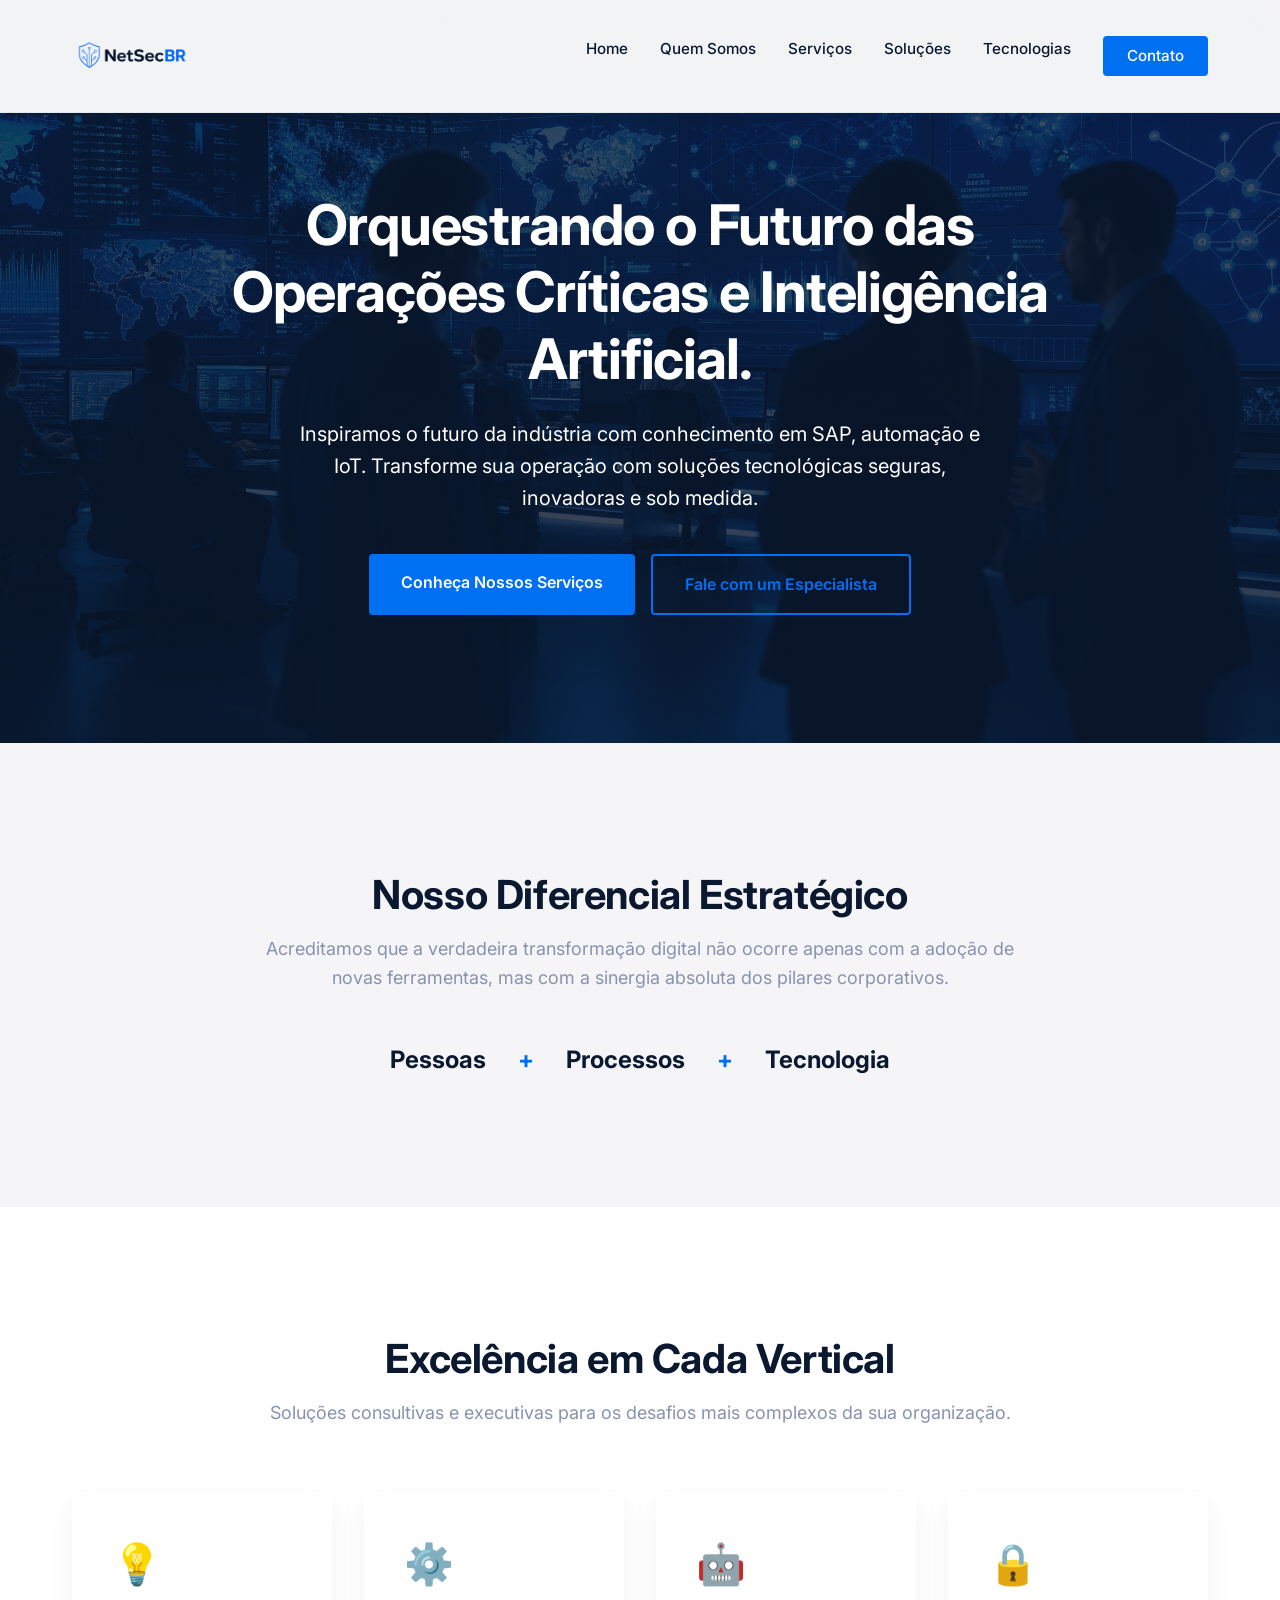
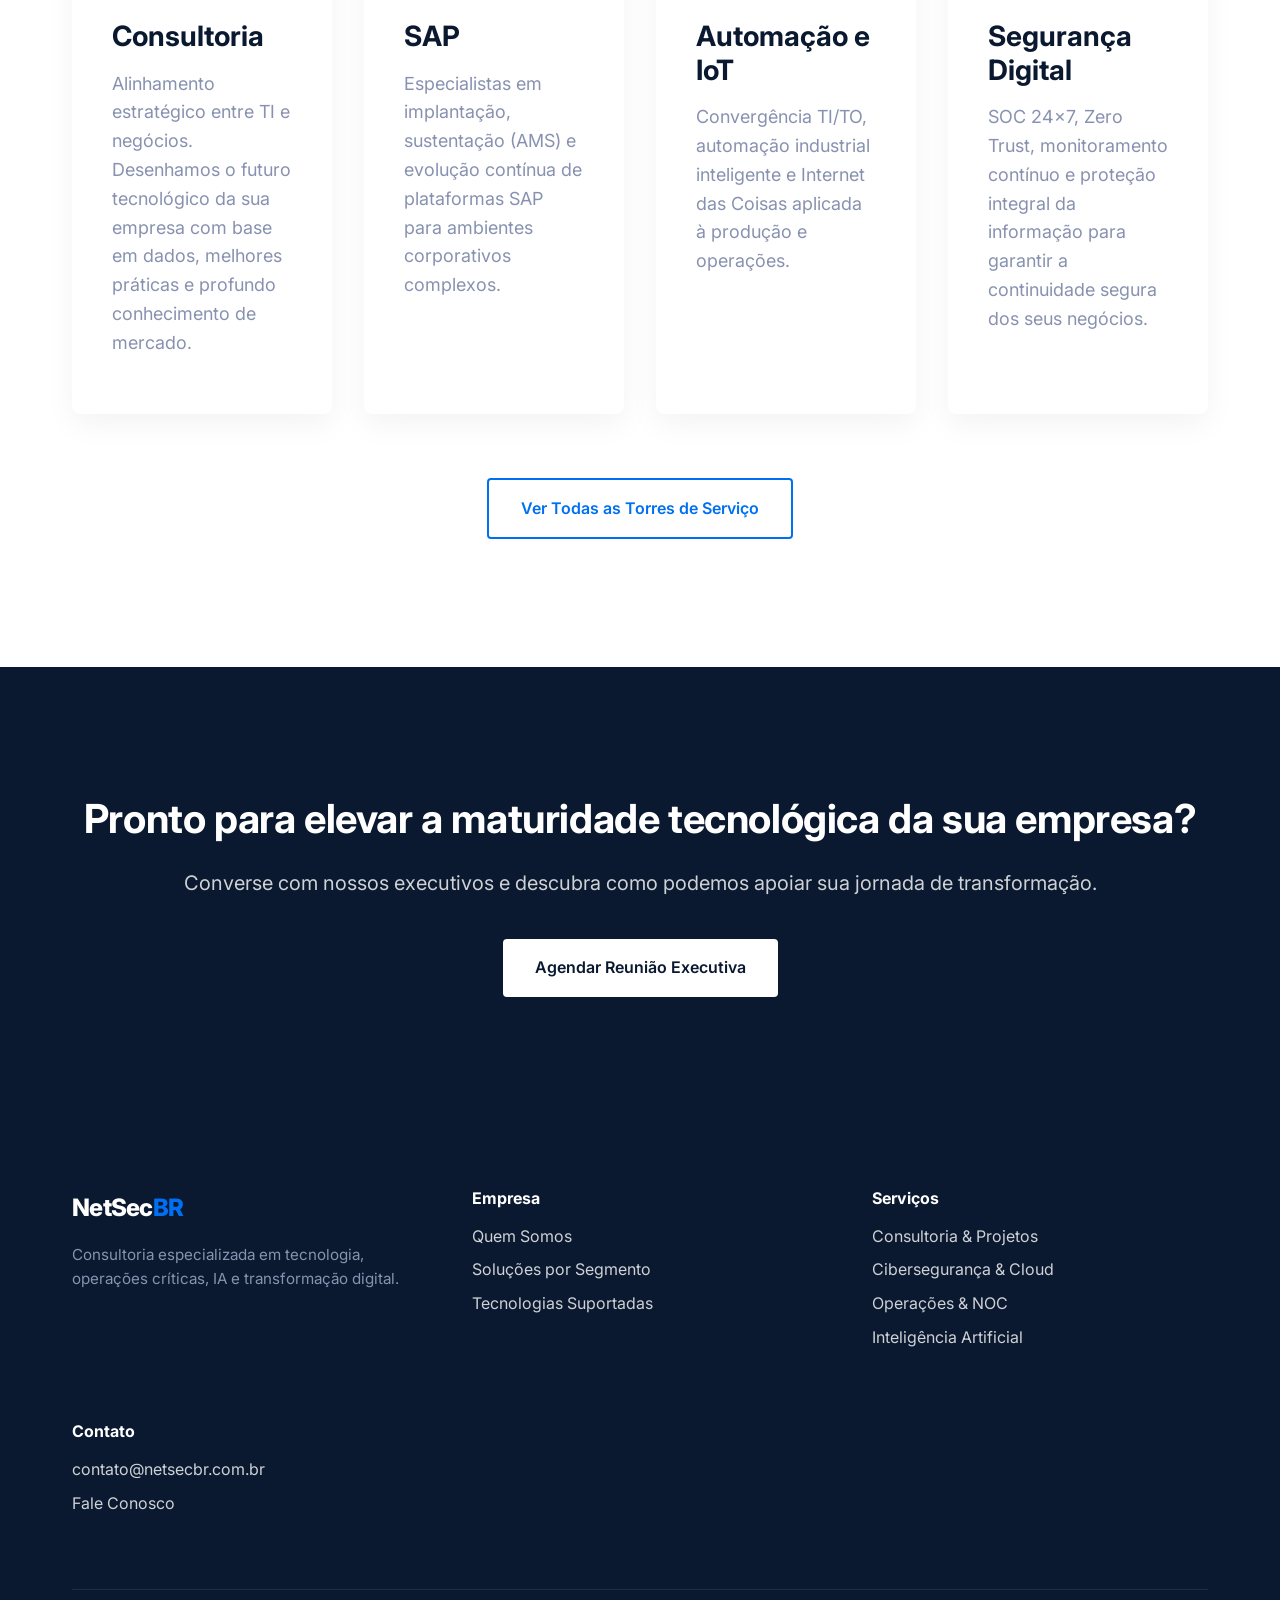
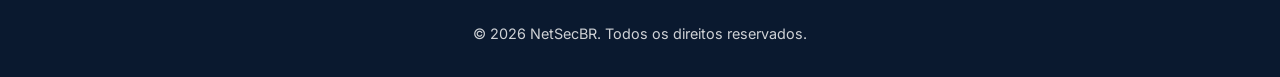
==== commit 08df4b60: "feat: Logo 80px em todas as páginas, menu hamburger responsivo e melhorias mobile" ====
--- a/website/index.html
+++ b/website/index.html
@@ -108,7 +108,8 @@
     <!-- Header -->
     <header class="header">
         <div class="container nav-container">
-            <a href="index.html" class="logo"><img src="assets/logos/logo_netsecbr.png" alt="NetSecBR" style="height: 36px; vertical-align: middle;"></a>
+            <a href="index.html" class="logo"><img src="assets/logos/logo_netsecbr.png" alt="NetSecBR" style="height: 80px; vertical-align: middle;"></a>
+            <button class="menu-toggle">&#9776;</button>
             <nav>
                 <ul class="nav-links">
                     <li><a href="index.html">Home</a></li>
@@ -235,5 +236,6 @@
         </div>
     </footer>
 
+    <script src="assets/js/menu.js"></script>
 </body>
 </html>
--- a/website/assets/css/style.css
+++ b/website/assets/css/style.css
@@ -166,6 +166,8 @@
     font-weight: 800;
     color: var(--color-primary);
     letter-spacing: -0.03em;
+    display: flex;
+    align-items: center;
 }
 
 .logo span {
@@ -186,6 +188,17 @@
 
 .nav-links a:hover {
     color: var(--color-secondary);
+}
+
+.menu-toggle {
+    display: none;
+    background: none;
+    border: none;
+    font-size: 1.5rem;
+    cursor: pointer;
+    color: var(--color-primary);
+    padding: 0.5rem;
+    z-index: 1001;
 }
 
 /* ==========================================================================
@@ -207,8 +220,7 @@
 
 .footer-col h4 {
     color: var(--color-white);
-    margin-bottom: var(--spacing-sm);
-    font-size: 1.2rem;
+    margin-bottom: 1rem;
 }
 
 .footer-col ul {
@@ -219,35 +231,115 @@
     margin-bottom: 0.5rem;
 }
 
-.footer-col ul a {
-    color: rgba(255,255,255,0.7);
-}
-
-.footer-col ul a:hover {
-    color: var(--color-white);
+.footer-col a {
+    color: rgba(255,255,255,0.8);
+}
+
+.footer-col a:hover {
+    color: var(--color-secondary);
 }
 
 .footer-bottom {
     text-align: center;
     padding-top: var(--spacing-md);
     border-top: 1px solid rgba(255,255,255,0.1);
-    color: rgba(255,255,255,0.5);
     font-size: 0.9rem;
-}
-
-/* ==========================================================================
-   Responsividade
+    opacity: 0.8;
+}
+
+.plus {
+    color: var(--color-secondary);
+}
+
+/* ==========================================================================
+   Responsive Design - Tablet (768px e abaixo)
    ========================================================================== */
 
 @media (max-width: 768px) {
-    h1 { font-size: 2.5rem; }
-    h2 { font-size: 2rem; }
+    h1 { font-size: 2rem; }
+    h2 { font-size: 1.5rem; }
+    h3 { font-size: 1.25rem; }
+    p { font-size: 1rem; }
+    
+    .menu-toggle {
+        display: block;
+    }
     
     .nav-links {
-        display: none; /* Em um projeto real, aqui entraria o menu hamburger */
+        position: fixed;
+        top: 70px;
+        left: 0;
+        right: 0;
+        background-color: rgba(255, 255, 255, 0.98);
+        flex-direction: column;
+        gap: 0;
+        max-height: 0;
+        overflow: hidden;
+        transition: max-height 0.3s ease;
+        list-style: none;
+        padding: 0;
+        border-bottom: 1px solid rgba(0,0,0,0.05);
+    }
+    
+    .nav-links.active {
+        max-height: 400px;
+        padding: 1rem 0;
+    }
+    
+    .nav-links li {
+        padding: 0.75rem 1rem;
+        border-bottom: 1px solid rgba(0,0,0,0.05);
+    }
+    
+    .nav-links a {
+        display: block;
     }
     
     .section {
         padding: var(--spacing-lg) 0;
     }
-}
+    
+    .container {
+        padding: 0 var(--spacing-sm);
+    }
+    
+    .header {
+        padding: var(--spacing-xs) 0;
+    }
+    
+    .logo img {
+        height: 50px !important;
+    }
+    
+    body {
+        padding-top: 80px;
+    }
+}
+
+/* ==========================================================================
+   Responsive Design - Mobile (480px e abaixo)
+   ========================================================================== */
+
+@media (max-width: 480px) {
+    h1 { font-size: 1.75rem; }
+    h2 { font-size: 1.25rem; }
+    h3 { font-size: 1rem; }
+    p { font-size: 0.95rem; }
+    
+    .section {
+        padding: var(--spacing-md) 0;
+    }
+    
+    .btn {
+        padding: 0.75rem 1.5rem;
+        font-size: 0.9rem;
+    }
+    
+    .container {
+        padding: 0 var(--spacing-xs);
+    }
+    
+    .logo img {
+        height: 40px !important;
+    }
+}
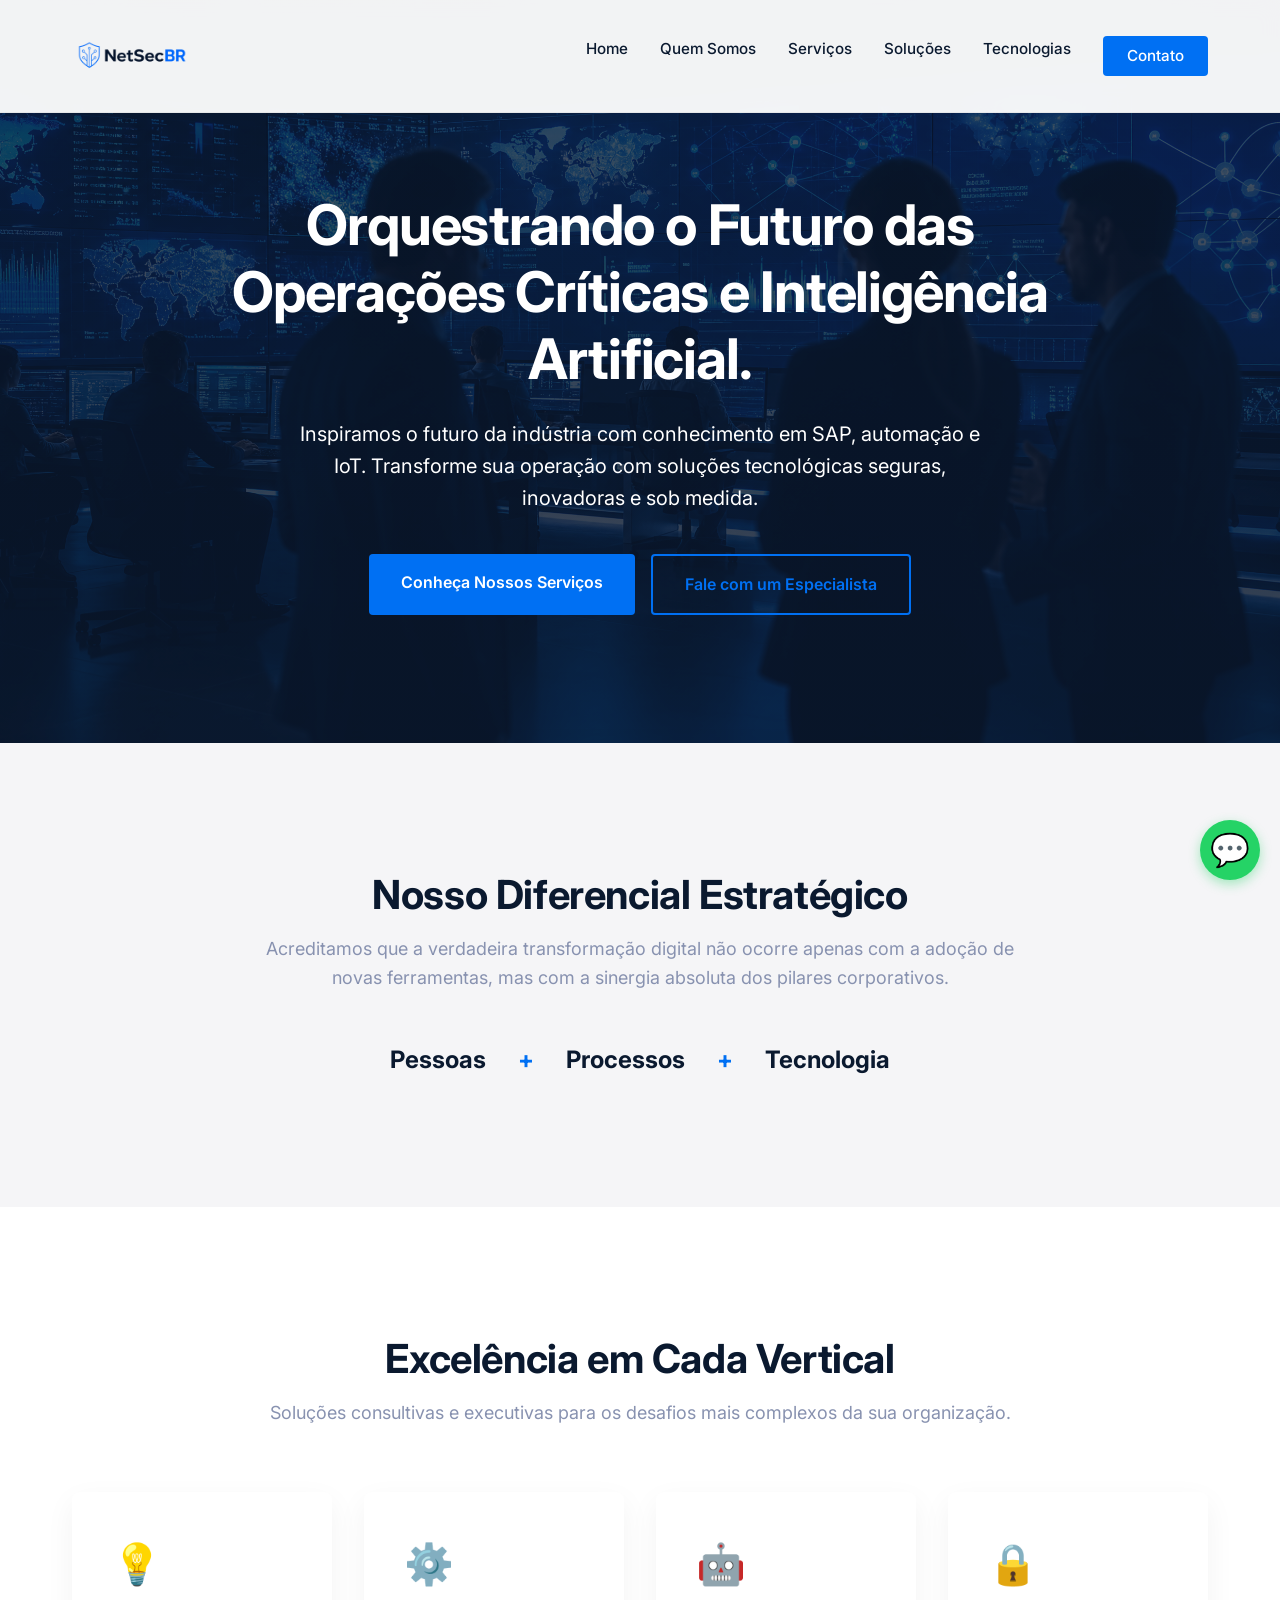
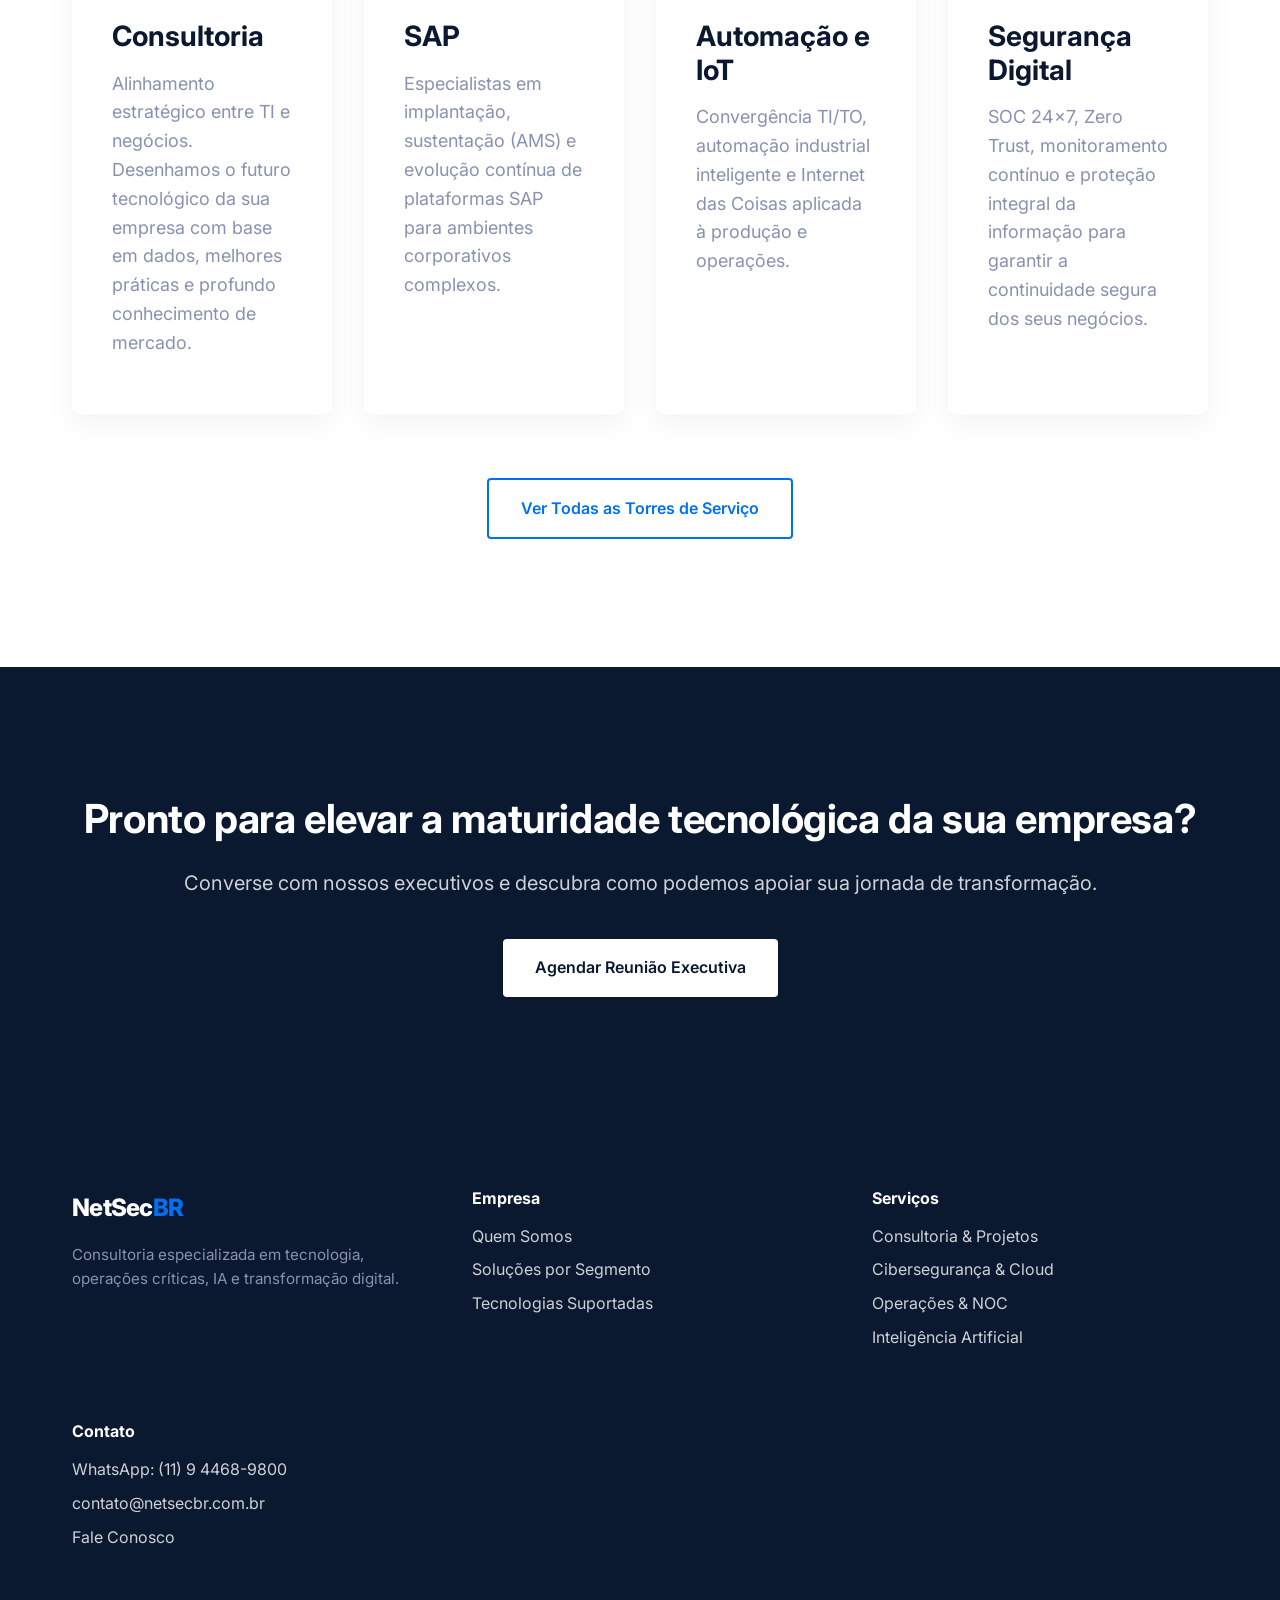
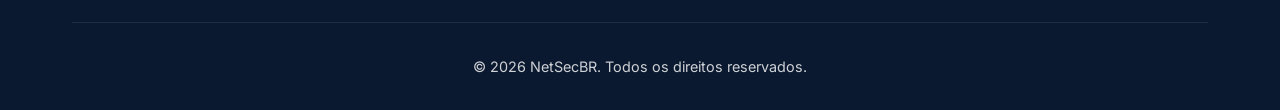
==== commit 17dc4a32: "feat: Adicionar WhatsApp (11 9 4468-9800) - botão flutuante + link no footer" ====
--- a/website/index.html
+++ b/website/index.html
@@ -225,7 +225,8 @@
                 <div class="footer-col">
                     <h4>Contato</h4>
                     <ul>
-                        <li><a href="mailto:contato@netsecbr.com.br">contato@netsecbr.com.br</a></li>
+                        <li><a href="https://wa.me/5511944689800" target="_blank">WhatsApp: (11) 9 4468-9800</a></li>
+                    <li><a href="mailto:contato@netsecbr.com.br">contato@netsecbr.com.br</a></li>
                         <li><a href="contato.html">Fale Conosco</a></li>
                     </ul>
                 </div>
@@ -236,6 +237,7 @@
         </div>
     </footer>
 
+    <script src="assets/js/whatsapp.js"></script>
     <script src="assets/js/menu.js"></script>
 </body>
 </html>
--- a/website/assets/css/style.css
+++ b/website/assets/css/style.css
@@ -249,6 +249,41 @@
 
 .plus {
     color: var(--color-secondary);
+}
+
+/* Botão Flutuante WhatsApp */
+.whatsapp-button {
+    position: fixed;
+    bottom: 20px;
+    right: 20px;
+    width: 60px;
+    height: 60px;
+    background-color: #25D366;
+    border-radius: 50%;
+    display: flex;
+    align-items: center;
+    justify-content: center;
+    font-size: 2rem;
+    box-shadow: 0 4px 12px rgba(37, 211, 102, 0.4);
+    transition: all 0.3s ease;
+    z-index: 999;
+    text-decoration: none;
+}
+
+.whatsapp-button:hover {
+    background-color: #20BA5A;
+    transform: scale(1.1);
+    box-shadow: 0 6px 16px rgba(37, 211, 102, 0.6);
+}
+
+@media (max-width: 768px) {
+    .whatsapp-button {
+        width: 50px;
+        height: 50px;
+        font-size: 1.5rem;
+        bottom: 15px;
+        right: 15px;
+    }
 }
 
 /* ==========================================================================
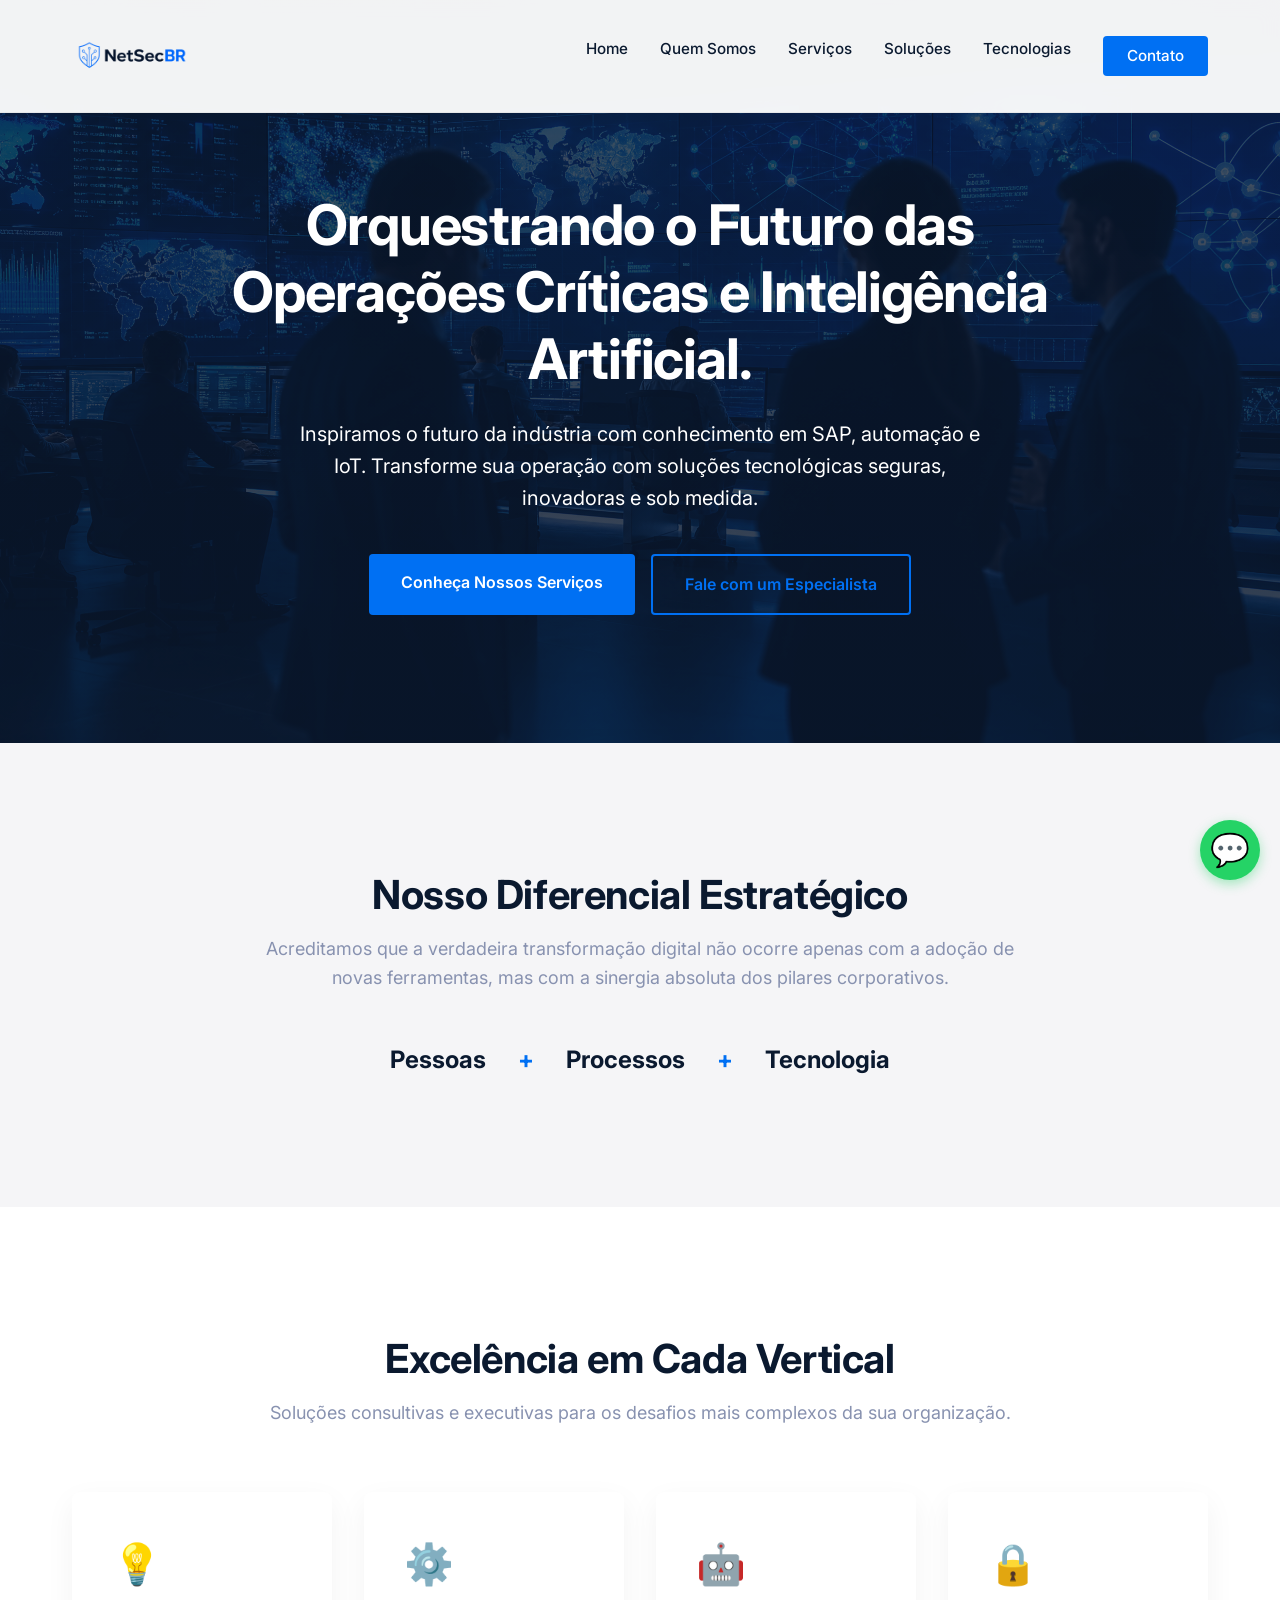
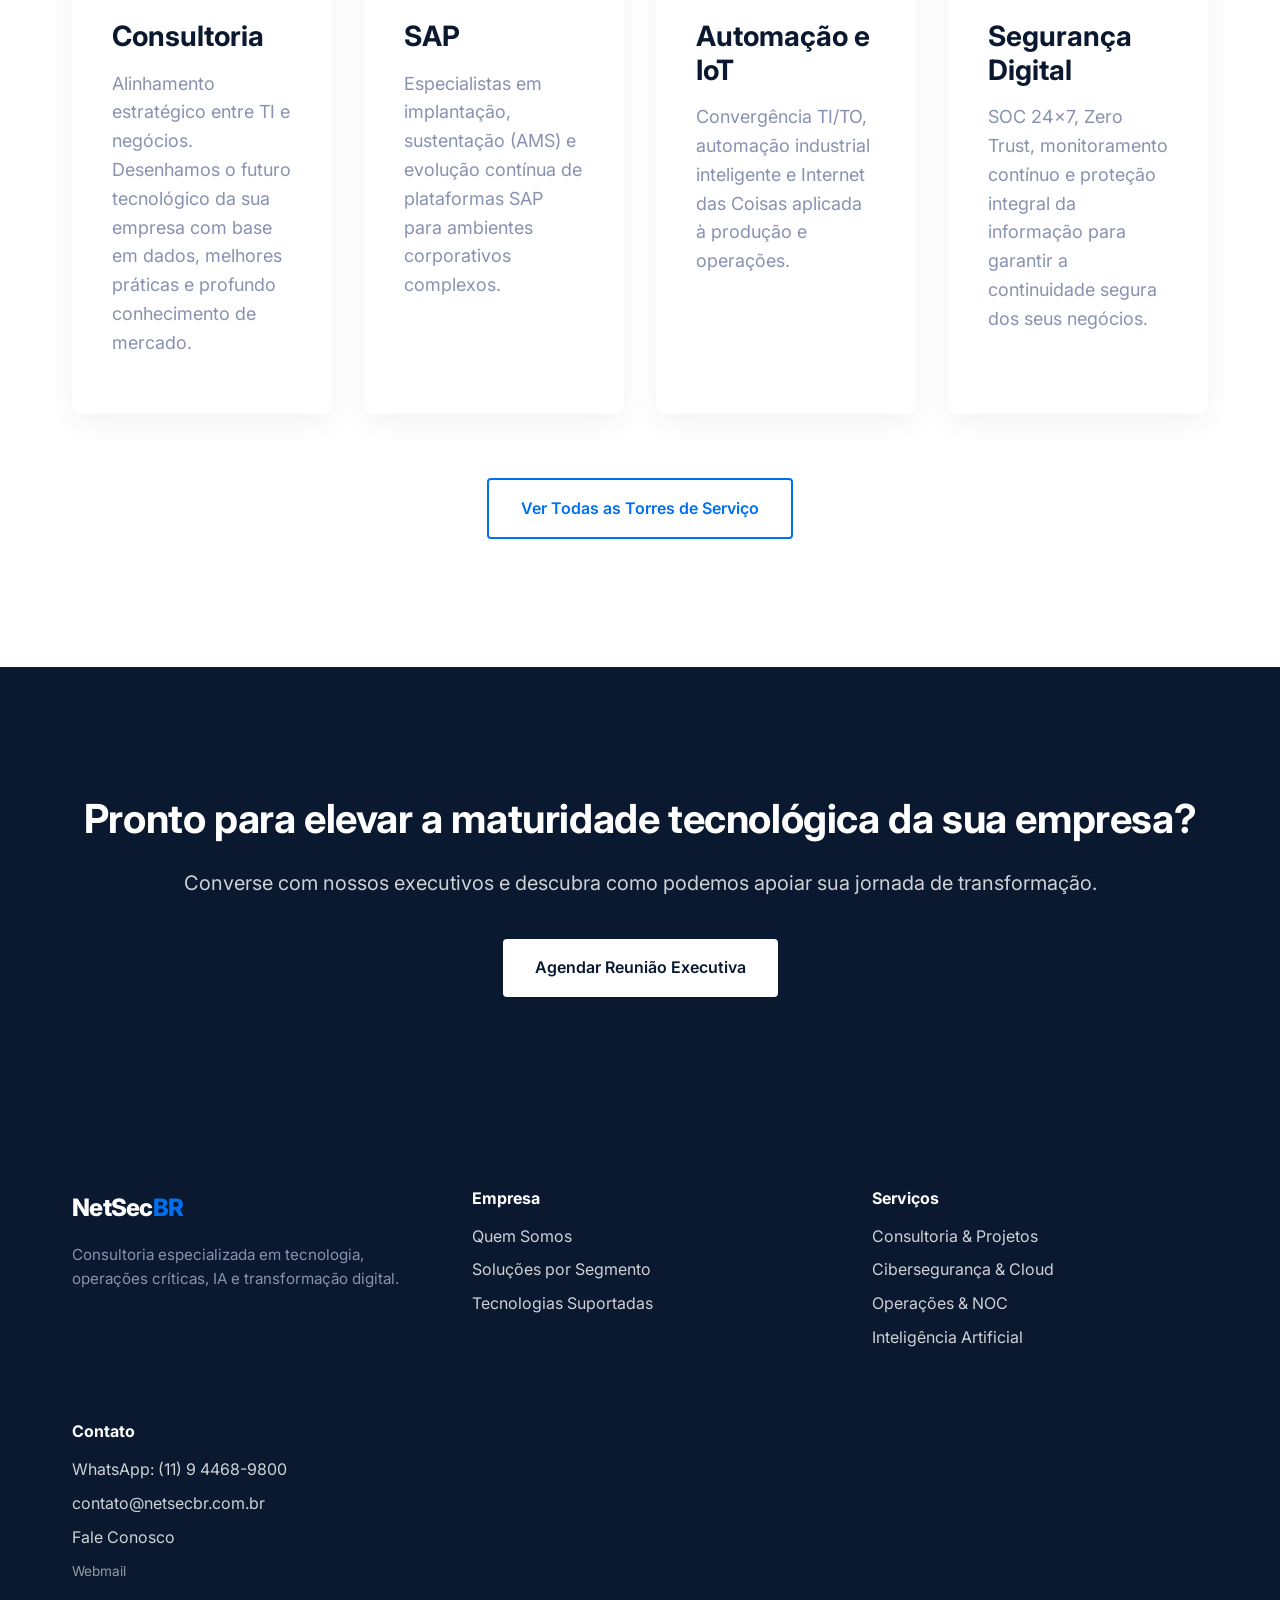
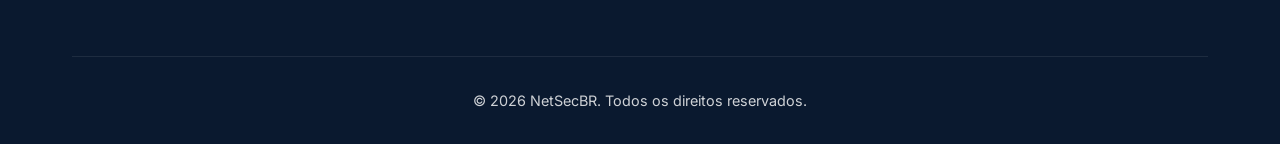
==== commit 2cb101db: "feat: Padrão único nas páginas, logos de tecnologias, observabilidade no SNOC, webmail, Formspree" ====
--- a/website/index.html
+++ b/website/index.html
@@ -228,6 +228,7 @@
                         <li><a href="https://wa.me/5511944689800" target="_blank">WhatsApp: (11) 9 4468-9800</a></li>
                     <li><a href="mailto:contato@netsecbr.com.br">contato@netsecbr.com.br</a></li>
                         <li><a href="contato.html">Fale Conosco</a></li>
+                        <li><a href="https://titan.hostgator.com.br/login/" target="_blank" style="font-size: 0.85rem; opacity: 0.7;">Webmail</a></li>
                     </ul>
                 </div>
             </div>
